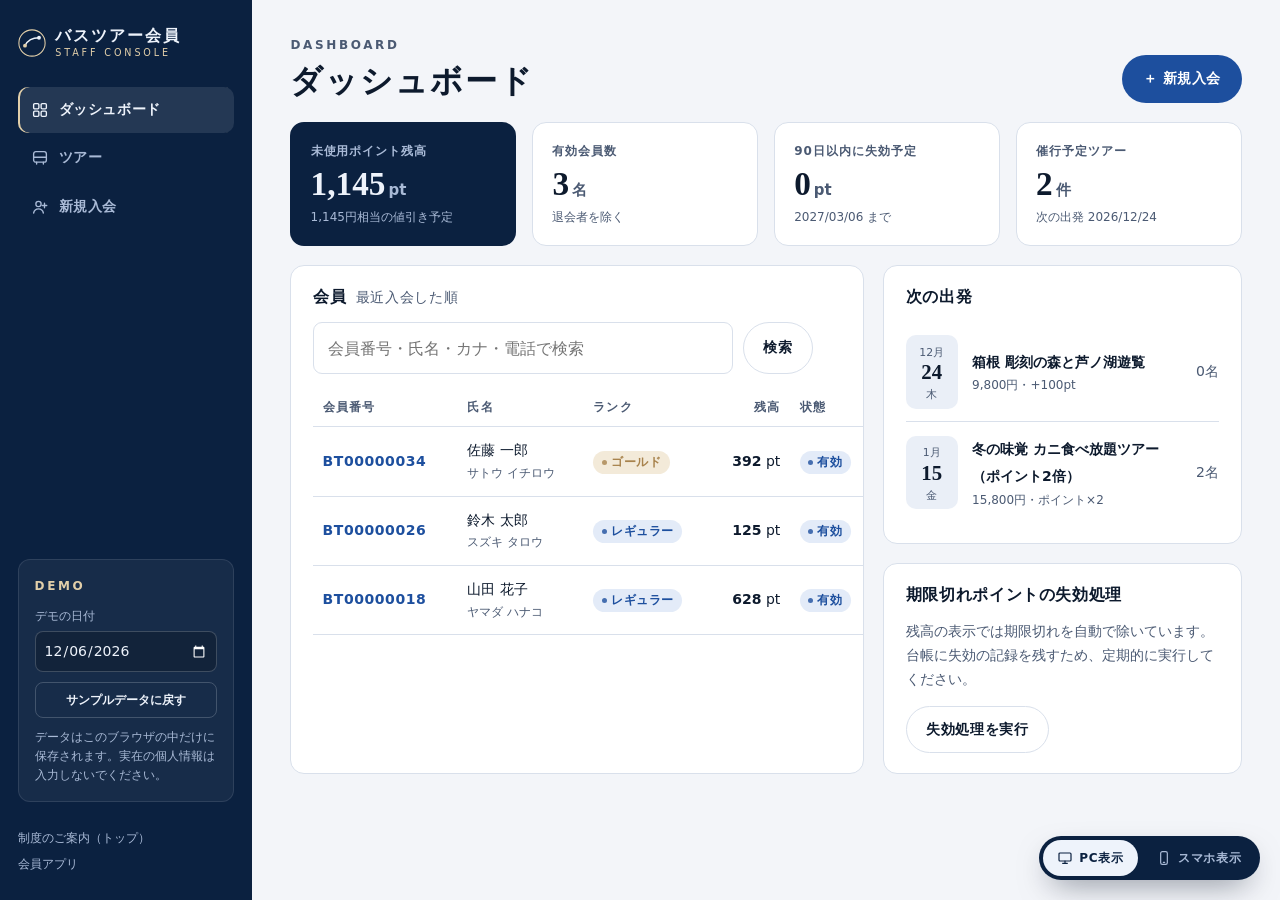
==== site/admin/index.html @ 9589594d "サイトのUIを全面的に作り直し（紺基調・PC/スマホ両対応） - 構成を見直し：トップを制度紹介ページに、スタッフ画面を admin/ に移動 - 共通デザイン assets/ui.css：紺と真鍮色" ====
<!doctype html>
<html lang="ja">
<head>
<meta charset="utf-8">
<meta name="viewport" content="width=device-width,initial-scale=1,viewport-fit=cover">
<meta name="theme-color" content="#0b2140">
<title>スタッフ画面｜バスツアー会員ポイント</title>
<link rel="stylesheet" href="../assets/ui.css">
<style>
/* Layout: PC は左に紺のサイドバー（メニューとデモ操作）、右に作業領域。スマホは上部バー＋横スクロールのメニュー */
.shell{min-height:100vh;display:grid;grid-template-columns:1fr}
.side{background:var(--navy);color:var(--on-navy);padding:calc(.8rem + env(safe-area-inset-top,0px)) 16px .8rem;display:grid;gap:.8rem;position:sticky;top:0;z-index:20}
.brand{display:flex;align-items:center;gap:.6rem;color:var(--on-navy);text-decoration:none}
.brand svg{width:28px;height:28px;flex:none}
.brand b{font-family:var(--font-display);font-weight:600;letter-spacing:.12em;font-size:1rem;display:block;line-height:1.2}
.brand small{display:block;font-size:.6rem;letter-spacing:.3em;color:#e2cfa9}
.menu{display:flex;gap:.3rem;overflow-x:auto;scrollbar-width:none;margin-inline:-4px;padding-inline:4px}
.menu button{font:inherit;font-size:var(--t-sm);font-weight:600;letter-spacing:.04em;display:flex;align-items:center;gap:.6rem;padding:.5rem .8rem;border-radius:10px;border:0;background:transparent;color:var(--on-navy-2);cursor:pointer;white-space:nowrap}
.menu button:hover{color:var(--on-navy);background:rgba(255,255,255,.06)}
.menu button[aria-current="page"]{color:var(--on-navy);background:rgba(255,255,255,.1)}
.menu svg{width:18px;height:18px;fill:none;stroke:currentColor;stroke-width:1.8;stroke-linecap:round;stroke-linejoin:round;flex:none}
.demo{display:none}
.side .links{display:none}
.work{min-width:0;padding-inline:clamp(16px,3vw,44px);padding-block:1.4rem 5rem;display:grid;gap:1.2rem;align-content:start;max-width:1240px;width:100%}
.mobile-demo{display:flex;flex-wrap:wrap;gap:.5rem;align-items:center;font-size:var(--t-xs);color:var(--warn-ink);background:var(--warn-bg);padding:.55rem .8rem;border-radius:var(--radius-sm)}
.mobile-demo input{font:inherit;padding:.2rem .4rem;border:1px solid var(--line);border-radius:6px;background:var(--surface);color:var(--ink)}
.head{display:flex;flex-wrap:wrap;align-items:flex-end;gap:1rem;justify-content:space-between}
.head h1{font-family:var(--font-display);font-weight:600;font-size:clamp(1.5rem,3vw,2rem);letter-spacing:.06em;margin-top:.25rem}
.head .actions{display:flex;gap:.5rem;flex-wrap:wrap}
.back{font:inherit;font-size:var(--t-sm);color:var(--blue);background:none;border:0;padding:0;cursor:pointer;font-weight:600}
.grid{display:grid;gap:1.2rem}
.grid > *{min-width:0}
.card{background:var(--surface);border:1px solid var(--line);border-radius:var(--radius);padding:1.25rem 1.35rem;display:grid;gap:.9rem;align-content:start;min-width:0}
.card h2{font-size:var(--t-md);font-weight:700;letter-spacing:.04em;display:flex;gap:.6rem;align-items:center;flex-wrap:wrap}
.card h2 .muted{font-weight:400;font-size:var(--t-sm)}
.kpis{display:grid;grid-template-columns:repeat(4,minmax(0,1fr));gap:1rem}
.kpi{background:var(--surface);border:1px solid var(--line);border-radius:var(--radius);padding:1.1rem 1.2rem;display:grid;gap:.2rem;position:relative;overflow:hidden}
.kpi span{font-size:var(--t-xs);letter-spacing:.08em;color:var(--ink-2);font-weight:600}
.kpi b{font-family:var(--font-display);font-weight:600;font-size:clamp(1.5rem,2.6vw,2.1rem);line-height:1.2;font-variant-numeric:tabular-nums}
.kpi b small{font-family:var(--font-ui);font-size:.45em;color:var(--ink-2);font-weight:700;margin-left:.2em}
.kpi em{font-style:normal;font-size:var(--t-xs);color:var(--ink-2)}
.kpi.feature{background:var(--navy);color:var(--on-navy);border-color:transparent}
.kpi.feature span,.kpi.feature em,.kpi.feature b small{color:var(--on-navy-2)}
.kpi.warn b{color:var(--warn-ink)}
.tablewrap{overflow-x:auto;margin-inline:-1.35rem;padding-inline:1.35rem}
table.t{width:100%;border-collapse:collapse;font-size:var(--t-sm);min-width:560px}
table.t th{font-size:var(--t-xs);letter-spacing:.1em;color:var(--ink-2);font-weight:600;text-align:left;padding:.55rem .6rem;border-bottom:1px solid var(--line);white-space:nowrap}
table.t td{padding:.75rem .6rem;border-bottom:1px solid var(--line);vertical-align:middle}
table.t tbody tr{transition:background-color .12s}
table.t tbody tr:hover{background:var(--surface-2)}
table.t .r{text-align:right;font-variant-numeric:tabular-nums;white-space:nowrap}
table.t .nowrap{white-space:nowrap}
.linkish{font:inherit;color:var(--blue);background:none;border:0;padding:0;cursor:pointer;font-weight:700;text-align:left}
.linkish:hover{text-decoration:underline;text-underline-offset:3px}
.sub{display:block;font-size:var(--t-xs);color:var(--ink-2);font-weight:400}
.search{display:flex;gap:.6rem}
.search .input{max-width:420px}
.depart{display:grid;gap:0}
.depart button{font:inherit;color:inherit;background:none;border:0;border-bottom:1px solid var(--line);padding:.8rem 0;display:grid;grid-template-columns:auto 1fr auto;gap:.9rem;align-items:center;text-align:left;cursor:pointer}
.depart button:last-child{border-bottom:0}
.depart button:hover .nm{color:var(--blue)}
.depart .d{width:52px;text-align:center;line-height:1.15;border-radius:10px;background:var(--surface-2);padding:.4rem 0}
.depart .d b{display:block;font-family:var(--font-display);font-size:1.3rem}
.depart .d span{font-size:.68rem;color:var(--ink-2)}
.depart .nm{font-weight:700;font-size:var(--t-sm);transition:color .12s}
.form-grid{display:grid;grid-template-columns:repeat(2,minmax(0,1fr));gap:1rem 1.2rem}
.form-grid .full{grid-column:1 / -1}
.form-actions{display:flex;gap:.6rem;align-items:center;flex-wrap:wrap}
.hint{font-size:var(--t-sm);padding:.7rem .9rem;border-radius:var(--radius-sm);background:var(--blue-soft)}
.hint.bad{background:var(--warn-bg);color:var(--warn-ink)}
.profile{display:grid;grid-template-columns:minmax(0,340px) 1fr;gap:1.4rem;align-items:center}
.bal{display:flex;align-items:baseline;gap:.3rem}
.bal b{font-family:var(--font-display);font-weight:600;font-size:clamp(2.4rem,4vw,3.2rem);line-height:1}
.bal span{font-weight:700;color:var(--ink-2)}
dl.kv{display:grid;grid-template-columns:auto 1fr;gap:.45rem 1.2rem;margin:0;font-size:var(--t-sm)}
dl.kv dt{color:var(--ink-2)} dl.kv dd{margin:0;overflow-wrap:anywhere}
.facts-row{display:flex;flex-wrap:wrap;gap:.5rem 1.6rem;font-size:var(--t-sm);color:var(--ink-2)}
.facts-row b{color:var(--ink);font-variant-numeric:tabular-nums}
.danger-zone{border-color:color-mix(in srgb,var(--minus) 35%,var(--line))}

@media (min-width:960px){
  .shell{grid-template-columns:252px 1fr}
  .side{height:100vh;align-content:start;grid-template-rows:auto 1fr auto auto;padding:1.6rem 1.1rem;gap:1.6rem}
  .menu{flex-direction:column;overflow:visible;margin:0;padding:0;gap:.15rem}
  .menu button{padding:.7rem .85rem}
  .menu button[aria-current="page"]{box-shadow:inset 2px 0 0 #e2cfa9}
  .demo{display:grid;gap:.6rem;padding:1rem;border-radius:12px;background:rgba(255,255,255,.05);border:1px solid rgba(238,243,251,.1);font-size:var(--t-xs)}
  .demo .eyebrow{color:#e2cfa9}
  .demo label{display:grid;gap:.3rem;color:var(--on-navy-2)}
  .demo input{font:inherit;font-size:var(--t-sm);padding:.4rem .5rem;border-radius:8px;border:1px solid rgba(238,243,251,.2);background:rgba(0,0,0,.2);color:var(--on-navy);color-scheme:dark}
  .demo button{font:inherit;font-size:var(--t-xs);font-weight:700;padding:.45rem;border-radius:8px;border:1px solid rgba(238,243,251,.2);background:transparent;color:var(--on-navy);cursor:pointer}
  .demo button:hover{background:rgba(255,255,255,.06)}
  .demo p{color:var(--on-navy-2);line-height:1.6}
  .side .links{display:grid;gap:.35rem;font-size:var(--t-xs)}
  .side .links a{color:var(--on-navy-2);text-decoration:none}
  .side .links a:hover{color:var(--on-navy)}
  .mobile-demo{display:none}
  .work{padding-block:2.2rem 4rem}
  .two{grid-template-columns:1.6fr 1fr}
  .two-even{grid-template-columns:1fr 1fr}
}
@media (max-width:959px){ .kpis{grid-template-columns:repeat(2,minmax(0,1fr))} .profile{grid-template-columns:1fr} }
@media (max-width:560px){ table.t.members{min-width:0} table.t.members :is(th,td):nth-child(3),table.t.members :is(th,td):nth-child(5){display:none} .form-grid{grid-template-columns:1fr} .search{flex-direction:column} .kpi{padding:.9rem} }
</style>
</head>
<body>
<div class="shell">
  <aside class="side">
    <a class="brand" href="../"><svg viewBox="0 0 32 32" aria-hidden="true"><circle cx="16" cy="16" r="15" fill="none" stroke="#e2cfa9" stroke-width="1.2"/><path d="M8 19c3-6 7-9 16-9" fill="none" stroke="#eef3fb" stroke-width="1.6" stroke-linecap="round"/><circle cx="8" cy="19" r="2.2" fill="#e2cfa9"/><circle cx="24" cy="10" r="2.2" fill="#eef3fb"/></svg>
      <span><b>バスツアー会員</b><small>STAFF CONSOLE</small></span></a>
    <nav class="menu" aria-label="スタッフメニュー" id="menu"></nav>
    <div class="demo" aria-label="デモの操作">
      <div class="eyebrow">Demo</div>
      <label for="demo-date">デモの日付<input type="date" id="demo-date"></label>
      <button type="button" data-act="reset">サンプルデータに戻す</button>
      <p>データはこのブラウザの中だけに保存されます。実在の個人情報は入力しないでください。</p>
    </div>
    <div class="links"><a href="../">制度のご案内（トップ）</a><a href="../member/">会員アプリ</a></div>
  </aside>
  <main class="work" id="app"></main>
</div>

<script src="../points.js"></script>
<script>
"use strict";
const app = document.getElementById("app");
const ui = {view:"home", param:null, flash:null, query:"", check:"", confirm:null};
const OP = "デモ担当";
const ICON = {
  home:`<svg viewBox="0 0 24 24" aria-hidden="true"><rect x="3.5" y="3.5" width="7" height="7" rx="1.5"/><rect x="13.5" y="3.5" width="7" height="7" rx="1.5"/><rect x="3.5" y="13.5" width="7" height="7" rx="1.5"/><rect x="13.5" y="13.5" width="7" height="7" rx="1.5"/></svg>`,
  tours:`<svg viewBox="0 0 24 24" aria-hidden="true"><rect x="3.5" y="3.5" width="17" height="14" rx="3"/><path d="M3.5 11h17M7.5 17.5V20M16.5 17.5V20"/></svg>`,
  newMember:`<svg viewBox="0 0 24 24" aria-hidden="true"><circle cx="10" cy="8" r="3.5"/><path d="M3.5 20c.8-3.6 3.4-5.5 6.5-5.5s5.7 1.9 6.5 5.5M18 7v6M15 10h6"/></svg>`,
};
const MENU = [["home","ダッシュボード"],["tours","ツアー"],["newMember","新規入会"]];
const WEEK = "日月火水木金土";
const slash = s => s.replace(/-/g, "/");

function go(view, param = null, flash = null){ Object.assign(ui, {view, param, flash, confirm:null}); render(); window.scrollTo(0,0); }
const badge = (cls, text) => `<span class="badge ${cls}">${esc(text)}</span>`;
const rankBadge = r => badge("rank-" + r.code, r.name);
const memberBtn = m => `<button type="button" class="linkish mono" data-go="member" data-arg="${m.member_no}">${m.member_no}</button>`;
const head = (eyebrow, title, actions = "", back = "") =>
  `<div class="head"><div>${back}<div class="eyebrow">${eyebrow}</div><h1>${esc(title)}</h1></div>${actions ? `<div class="actions">${actions}</div>` : ""}</div>`;
const dateBlock = d => { const [, mo, day] = d.split("-").map(Number); return `<div class="d"><span>${mo}月</span><b>${day}</b><span>${WEEK[parse(d).getUTCDay()]}</span></div>`; };

function cancelBtn(b){
  if (b.status !== "booked") return "";
  const key = "cancel-" + b.id;
  return ui.confirm === key
    ? `<span class="nowrap"><button type="button" class="btn sm danger" data-act="cancel-booking" data-arg="${b.id}">取消を確定</button> <button type="button" class="btn sm ghost" data-act="confirm" data-arg="">やめる</button></span>`
    : `<button type="button" class="btn sm ghost" data-act="confirm" data-arg="${key}">取消</button>`;
}

function ticket(m, rank){
  return `<div class="ticket" role="img" aria-label="会員証 ${m.member_no}">
    <div class="t-main"><div><div class="t-brand">バスツアー会員</div><div class="t-label">Member's Pass</div></div>
      <div class="t-no">${m.member_no}</div>
      <div><div class="t-name">${esc(m.name)} 様</div><div class="t-label">Since ${m.joined_on.slice(0,4)}.${m.joined_on.slice(5,7)}</div></div></div>
    <div class="t-stub"><div class="t-label">Class</div><div class="t-class ${rank.code}">${esc(rank.name)}</div><div class="t-mark">×${rank.multiplier}</div></div></div>`;
}

function historyTable(mid){
  const rows = db.txns.filter(t => t.member_id === mid).sort((a,b) => b.id - a.id);
  if (!rows.length) return `<p class="muted small">履歴はまだありません。</p>`;
  return `<div class="tablewrap"><table class="t"><thead><tr><th>日付</th><th>区分</th><th>内容</th><th>担当</th><th class="r">ポイント</th></tr></thead><tbody>${
    rows.map(r => {
      let reason = r.reason;
      const b = r.booking_id && db.bookings.find(b => b.id === r.booking_id);
      const tn = b && getTour(b.tour_id).name;
      if (tn && (r.kind === "earn" || r.kind === "bonus") && !reason.includes(tn)) reason += `／${tn}`;
      return `<tr><td class="nowrap num">${slash(r.created_on)}</td><td>${badge("plain", KIND[r.kind])}</td><td>${esc(reason)}</td><td class="muted nowrap">${esc(r.operator || "-")}</td><td class="r ${r.points > 0 ? "plus" : "minus"}"><b>${r.points > 0 ? "+" : "−"}${yen(Math.abs(r.points))}</b></td></tr>`;
    }).join("")}</tbody></table></div>`;
}

const views = {
  home(){
    const soon = addDays(today, 90);
    const active = db.members.filter(m => m.status === "active");
    const outstanding = db.lots.filter(l => l.expires_on >= today).reduce((a,l) => a + l.remaining, 0);
    const expiring = db.lots.filter(l => l.expires_on >= today && l.expires_on <= soon).reduce((a,l) => a + l.remaining, 0);
    const scheduled = db.tours.filter(t => t.status === "scheduled").sort((a,b) => a.depart_date < b.depart_date ? -1 : 1);
    const q = ui.query.trim();
    const list = (q ? db.members.filter(m => [m.member_no,m.name,m.kana,m.phone,m.email].some(v => (v || "").includes(q))) : db.members)
      .slice().sort((a,b) => b.id - a.id).slice(0, 50);
    return `${head("Dashboard", "ダッシュボード", `<button type="button" class="btn" data-go="newMember">＋ 新規入会</button>`)}
    ${flashHtml()}
    <div class="kpis">
      <div class="kpi feature"><span>未使用ポイント残高</span><b class="num">${yen(outstanding)}<small>pt</small></b><em>${yen(outstanding)}円相当の値引き予定</em></div>
      <div class="kpi"><span>有効会員数</span><b class="num">${yen(active.length)}<small>名</small></b><em>退会者を除く</em></div>
      <div class="kpi ${expiring ? "warn" : ""}"><span>90日以内に失効予定</span><b class="num">${yen(expiring)}<small>pt</small></b><em>${slash(soon)} まで</em></div>
      <div class="kpi"><span>催行予定ツアー</span><b class="num">${scheduled.length}<small>件</small></b><em>${scheduled[0] ? `次の出発 ${slash(scheduled[0].depart_date)}` : "予定なし"}</em></div>
    </div>
    <div class="grid two">
      <section class="card"><h2>会員 <span class="muted">${q ? `「${esc(q)}」の検索結果 ${list.length}件` : `最近入会した順`}</span></h2>
        <form data-form="search" class="search" role="search"><input class="input" id="q" name="q" value="${esc(ui.query)}" placeholder="会員番号・氏名・カナ・電話で検索" aria-label="会員を検索"><button class="btn ghost">検索</button></form>
        <div class="tablewrap"><table class="t members"><thead><tr><th>会員番号</th><th>氏名</th><th>ランク</th><th class="r">残高</th><th>状態</th></tr></thead><tbody>${
          list.map(m => `<tr><td>${memberBtn(m)}</td><td>${esc(m.name)}<span class="sub">${esc(m.kana)}</span></td><td>${rankBadge(rankFor(m.id, today))}</td><td class="r"><b>${yen(balance(m.id, today))}</b> pt</td><td>${m.status === "active" ? badge("st-booked","有効") : badge("st-cancelled","退会")}</td></tr>`).join("")
          || `<tr><td colspan="5" class="muted">該当する会員はいません</td></tr>`}</tbody></table></div>
      </section>
      <div class="grid" style="gap:1.2rem">
        <section class="card"><h2>次の出発</h2><div class="depart">${
          scheduled.slice(0, 4).map(t => { const n = db.bookings.filter(b => b.tour_id === t.id && b.status === "booked").length;
            return `<button type="button" data-go="tour" data-arg="${t.id}">${dateBlock(t.depart_date)}<span><span class="nm">${esc(t.name)}</span><span class="sub">${yen(t.price)}円${t.bonus_multiplier !== 1 ? `・ポイント×${t.bonus_multiplier}` : ""}${t.bonus_points ? `・+${t.bonus_points}pt` : ""}</span></span><span class="small muted nowrap">${n}名</span></button>`; }).join("")
          || `<p class="muted small">催行予定のツアーはありません。</p>`}</div></section>
        <section class="card"><h2>期限切れポイントの失効処理</h2><p class="small muted">残高の表示では期限切れを自動で除いています。台帳に失効の記録を残すため、定期的に実行してください。</p>
          <div><button type="button" class="btn ghost" data-act="expire">失効処理を実行</button></div></section>
      </div>
    </div>`;
  },

  member(){
    const m = getMember(ui.param);
    const rank = rankFor(m.id, today), bal = balance(m.id, today);
    const next = RULES.RANKS.find(r => r[2] > rank.tours);
    const sched = expiringSchedule(m.id, today);
    const ref = m.referrer_id ? memberById(m.referrer_id) : null;
    const bookings = db.bookings.filter(b => b.member_id === m.id).map(b => ({b, t:getTour(b.tour_id)}))
      .sort((x,y) => x.t.depart_date < y.t.depart_date ? 1 : -1);
    const tools = m.status !== "active" ? "" : `<div class="grid two-even">
      <section class="card"><h2>ポイント調整</h2><form data-form="adjust" class="form-grid">
        <label class="field"><span>ポイント</span><input class="input num" id="adj-points" name="points" inputmode="numeric" required placeholder="例: 200 / -100"><small>減らすときはマイナス</small></label>
        <label class="field"><span>理由</span><input class="input" id="adj-reason" name="reason" required placeholder="例: 付与漏れの訂正"><small>履歴に残ります</small></label>
        <div class="form-actions full"><button class="btn">調整する</button></div></form></section>
      <section class="card danger-zone"><h2>退会</h2><form data-form="withdraw" style="display:grid;gap:.8rem">
        <p class="small muted">退会すると保有ポイント ${yen(bal)}pt はすべて失効します。参加予定のツアーがある場合は先に取り消してください。</p>
        <label class="check"><input type="checkbox" name="confirm" id="wd-confirm"> 保有ポイントが失効することをお客様に説明済み</label>
        <div><button class="btn danger">退会処理</button></div></form></section></div>`;
    return `${head("Member", m.name + " 様", "", `<button type="button" class="back" data-go="home">← ダッシュボード</button>`)}
    ${flashHtml()}
    <section class="card"><div class="profile">
      <div>${ticket(m, rank)}</div>
      <div class="grid" style="gap:1rem">
        <div style="display:flex;gap:.6rem;flex-wrap:wrap;align-items:center">${rankBadge(rank)}${m.status === "active" ? "" : badge("st-cancelled","退会済")}<span class="small muted">直近1年の参加 ${rank.tours}回${next ? `・あと${next[2] - rank.tours}回で${next[1]}` : "・最上位ランク"}</span></div>
        <div><div class="eyebrow">Balance</div><div class="bal"><b class="num">${yen(bal)}</b><span>pt</span></div></div>
        <div class="facts-row">${sched.length ? sched.map(([d,p]) => `<span>${slash(d)} まで <b>${yen(p)}pt</b></span>`).join("") : `<span>有効なポイントはありません</span>`}</div>
      </div></div></section>
    <div class="grid two">
      <section class="card"><h2>ツアー</h2>${bookings.length ? `<div class="tablewrap"><table class="t"><thead><tr><th>出発日</th><th>ツアー</th><th class="r">代金</th><th class="r">利用pt</th><th>状態</th><th></th></tr></thead><tbody>${
        bookings.map(({b,t}) => `<tr><td class="nowrap num">${slash(t.depart_date)}</td><td><button type="button" class="linkish" data-go="tour" data-arg="${t.id}">${esc(t.name)}</button></td><td class="r">${yen(b.price)}</td><td class="r">${yen(b.points_used)}</td><td>${badge("st-"+b.status, BOOKING[b.status])}</td><td class="r">${cancelBtn(b)}</td></tr>`).join("")
      }</tbody></table></div>` : `<p class="muted small">ツアーの予約・参加はまだありません。</p>`}</section>
      <section class="card"><h2>登録情報</h2><dl class="kv">
        <dt>フリガナ</dt><dd>${esc(m.kana) || "-"}</dd><dt>電話</dt><dd>${esc(m.phone) || "-"}</dd><dt>メール</dt><dd>${esc(m.email) || "-"}</dd>
        <dt>生年月日</dt><dd>${m.birthdate ? slash(m.birthdate) : "-"}</dd><dt>入会日</dt><dd>${slash(m.joined_on)}</dd>
        ${ref ? `<dt>紹介者</dt><dd>${memberBtn(ref)} ${esc(ref.name)}</dd>` : ""}</dl></section>
    </div>
    <section class="card"><h2>ポイント履歴</h2>${historyTable(m.id)}</section>
    ${tools}`;
  },

  newMember(){
    return `${head("New Member", "新規入会")}
    ${flashHtml()}
    <section class="card" style="max-width:860px"><form data-form="register" class="form-grid">
      <label class="field"><span>氏名（必須）</span><input class="input" id="r-name" name="name" required value="高橋 美咲"></label>
      <label class="field"><span>フリガナ</span><input class="input" id="r-kana" name="kana" value="タカハシ ミサキ"></label>
      <label class="field"><span>電話番号</span><input class="input" id="r-phone" name="phone" inputmode="tel" value="090-0000-1111"></label>
      <label class="field"><span>メールアドレス</span><input class="input" id="r-email" name="email" type="email"></label>
      <label class="field"><span>生年月日</span><input class="input" id="r-birth" name="birthdate" type="date" value="1962-${today.slice(5,7)}-08"><small>誕生月特典に使います</small></label>
      <label class="field"><span>紹介者の会員番号（任意）</span><input class="input mono" id="r-ref" name="referrer_no" placeholder="${db.members[0] ? db.members[0].member_no : "BT00000018"}"></label>
      <label class="field"><span>会員アプリの暗証番号（必須）</span><input class="input" id="r-pin" name="pin" inputmode="numeric" required value="1111"><small>4〜8桁の数字。お客様に決めていただきます</small></label>
      <div class="field"><span>入会特典</span><p class="small muted" style="padding-top:.5rem">登録すると ${RULES.WELCOME_BONUS}pt が付き、会員番号が発行されます。</p></div>
      <div class="form-actions full"><button class="btn">入会登録</button><span class="small muted">入力欄にはサンプルの値が入っています</span></div>
    </form></section>`;
  },

  tours(){
    const rows = db.tours.slice().sort((a,b) => a.depart_date < b.depart_date ? 1 : -1).map(t => {
      const n = db.bookings.filter(b => b.tour_id === t.id && b.status !== "cancelled").length;
      const camp = [t.bonus_multiplier !== 1 ? `ポイント×${t.bonus_multiplier}` : "", t.bonus_points ? `+${t.bonus_points}pt` : ""].filter(Boolean).join("・");
      const st = t.status === "scheduled" ? "st-booked" : t.status === "completed" ? "st-completed" : "st-cancelled";
      return `<tr><td class="nowrap num">${slash(t.depart_date)}（${WEEK[parse(t.depart_date).getUTCDay()]}）</td><td><button type="button" class="linkish" data-go="tour" data-arg="${t.id}">${esc(t.name)}</button><span class="sub mono">${esc(t.code)}</span></td><td class="r">${yen(t.price)}円</td><td>${camp ? badge("rank-gold plain", camp) : `<span class="muted">-</span>`}</td><td class="r">${n}名</td><td>${badge(st, TOUR[t.status])}</td></tr>`;
    }).join("");
    return `${head("Tours", "ツアー")}
    ${flashHtml()}
    <section class="card"><div class="tablewrap"><table class="t"><thead><tr><th>出発日</th><th>ツアー</th><th class="r">代金</th><th>キャンペーン</th><th class="r">人数</th><th>状態</th></tr></thead><tbody>${rows}</tbody></table></div></section>
    <section class="card"><h2>ツアーを登録する</h2><form data-form="tour" class="form-grid">
      <label class="field"><span>ツアーコード</span><input class="input mono" id="t-code" name="code" required value="2026-${String(db.seq.tour+1).padStart(2,"0")}-NEW"></label>
      <label class="field"><span>ツアー名</span><input class="input" id="t-name" name="name" required value="ぶどう狩りと甲府ワイナリー見学"></label>
      <label class="field"><span>出発日</span><input class="input" id="t-date" name="depart_date" type="date" required value="${addDays(today, 25)}"></label>
      <label class="field"><span>代金（税込・1名）</span><input class="input num" id="t-price" name="price" inputmode="numeric" required value="10800"></label>
      <label class="field"><span>キャンペーン倍率</span><input class="input num" id="t-mult" name="bonus_multiplier" value="1"><small>通常は 1。2 にするとポイント2倍</small></label>
      <label class="field"><span>キャンペーン加算ポイント</span><input class="input num" id="t-bonus" name="bonus_points" value="0" inputmode="numeric"><small>通常は 0</small></label>
      <div class="form-actions full"><button class="btn">登録する</button></div></form></section>`;
  },

  tour(){
    const t = getTour(ui.param), open = t.status === "scheduled";
    const bookings = db.bookings.filter(b => b.tour_id === t.id);
    const rows = bookings.map(b => {
      const m = memberById(b.member_id);
      let est = `<span class="muted">-</span>`;
      if (b.status === "booked"){ const e = estimateEarn(m, t, b.price - b.points_used); est = `<b class="plus">+${yen(e.items.reduce((a,[,p]) => a + p, 0))}</b> <span class="sub" style="display:inline">${e.rank.name}</span>`; }
      return `<tr><td>${memberBtn(m)}</td><td>${esc(m.name)}</td><td class="r">${yen(b.points_used)}</td><td class="r">${yen(b.price - b.points_used)}円</td><td class="r nowrap">${est}</td><td>${badge("st-"+b.status, BOOKING[b.status])}</td><td class="r">${open ? cancelBtn(b) : ""}</td></tr>`;
    }).join("");
    const camp = [t.bonus_multiplier !== 1 ? `ポイント×${t.bonus_multiplier}` : "", t.bonus_points ? `+${t.bonus_points}pt` : ""].filter(Boolean).join("・");
    let hint = "", checked = null;
    if (ui.check){
      try { checked = getMember(ui.check);
        hint = `<div class="hint"><b>${esc(checked.name)} 様</b>　残高 <b>${yen(balance(checked.id, today))}pt</b> ／ このツアーで使えるのは最大 <b>${yen(maxRedeemable(checked.id, t.price, today))}pt</b></div>`;
      } catch (e) { hint = `<div class="hint bad">${esc(e.message)}</div>`; }
    }
    const booked = bookings.filter(b => b.status === "booked");
    const sample = db.members.find(m => m.status === "active" && !bookings.some(b => b.member_id === m.id && b.status !== "cancelled"));
    const st = t.status === "scheduled" ? "st-booked" : t.status === "completed" ? "st-completed" : "st-cancelled";
    return `${head("Tour", t.name, "", `<button type="button" class="back" data-go="tours">← ツアー一覧</button>`)}
    ${flashHtml()}
    <section class="card"><div class="facts-row" style="font-size:var(--t-md)">
      <span>${badge(st, TOUR[t.status])}</span><span>出発日 <b>${slash(t.depart_date)}（${WEEK[parse(t.depart_date).getUTCDay()]}）</b></span><span>代金 <b>${yen(t.price)}円</b></span><span>コード <b class="mono">${esc(t.code)}</b></span>${camp ? `<span>キャンペーン <b>${camp}</b></span>` : ""}
    </div></section>
    <section class="card"><h2>予約者 <span class="muted">${bookings.filter(b => b.status !== "cancelled").length}名</span></h2>${rows ? `<div class="tablewrap"><table class="t"><thead><tr><th>会員番号</th><th>氏名</th><th class="r">利用pt</th><th class="r">支払額</th><th class="r">付与予定</th><th>状態</th><th></th></tr></thead><tbody>${rows}</tbody></table></div>` : `<p class="muted small">予約はまだありません。</p>`}</section>
    ${open ? `
    <div class="grid two-even">
      <section class="card"><h2>予約を登録する</h2>
        <form data-form="check" class="search"><input class="input mono" id="chk" name="member_no" value="${esc(ui.check)}" placeholder="会員番号（例: ${sample ? sample.member_no : "BT00000018"}）" aria-label="会員番号"><button class="btn ghost">残高を確認</button></form>
        ${hint}
        <form data-form="book" class="search"><input class="input num" id="bk-pts" name="points" value="0" inputmode="numeric" aria-label="利用ポイント" ${checked ? "" : "disabled"}><button class="btn" ${checked ? "" : "disabled"}>予約を登録</button></form>
        <p class="small muted">${checked ? `使うポイントを ${RULES.REDEEM_UNIT}pt 単位で入力してください（使わない場合は 0）。` : "先に会員番号を入れて「残高を確認」を押してください。"}</p>
      </section>
      <section class="card"><h2>催行完了・ポイント付与</h2><form data-form="complete" style="display:grid;gap:.6rem">
        ${booked.map(b => `<label class="check"><input type="checkbox" name="absent" value="${b.id}"> ${esc(memberById(b.member_id).name)} 様は当日不参加</label>`).join("") || `<p class="muted small">参加予定の方はいません。</p>`}
        <div><button class="btn" ${t.depart_date > today ? "disabled" : ""}>催行完了として付与</button></div></form>
        <p class="small muted">${t.depart_date > today ? `出発日（${slash(t.depart_date)}）以降に実行できます。サイドバーの「デモの日付」を出発日以降にすると試せます。` : "不参加の方には付与されず、使ったポイントも戻りません。"}</p></section>
    </div>
    <section class="card danger-zone"><h2>催行中止</h2><form data-form="cancel-tour" style="display:grid;gap:.8rem">
      <label class="check"><input type="checkbox" name="confirm" id="ct-confirm"> 全員の予約を取り消し、使ったポイントをお戻しする</label>
      <div><button class="btn danger">ツアーを中止する</button></div></form></section>` : ""}`;
  },
};

const flashHtml = () => ui.flash ? `<div class="toast ${ui.flash[0]}" role="status">${esc(ui.flash[1])}</div>` : "";

function render(){
  const cur = ui.view === "member" ? "home" : ui.view === "tour" ? "tours" : ui.view;
  document.getElementById("menu").innerHTML = MENU.map(([v,l]) => `<button type="button" data-go="${v}" ${cur === v ? 'aria-current="page"' : ""}>${ICON[v]}${l}</button>`).join("");
  document.getElementById("demo-date").value = today;
  let html = `<div class="mobile-demo"><b>デモ</b><label>日付 <input type="date" id="demo-date-m" value="${today}"></label><button type="button" class="btn sm ghost" data-act="reset">初期化</button></div>`;
  try { html += views[ui.view](); }
  catch (e) { if (!(e instanceof PointError)) throw e; html += `<div class="toast err">${esc(e.message)}</div>`; }
  app.innerHTML = html;
  ui.flash = null;
}

function run(fn){
  try { fn(); }
  catch (e) { if (!(e instanceof PointError)) throw e; ui.flash = ["err", e.message]; ui.confirm = null; render(); }
}
const num = v => { const s = String(v ?? "").replace(/[,，\s]/g, ""); return /^-?\d+(\.\d+)?$/.test(s) ? Number(s) : NaN; };
function setDate(v){
  if (!/^\d{4}-\d{2}-\d{2}$/.test(v)) return;
  today = v; save(); ui.flash = ["ok", `デモの日付を ${slash(today)} にしました`]; render();
}

document.addEventListener("click", e => {
  const g = e.target.closest("[data-go]");
  if (g){ if (g.dataset.go === "tour") ui.check = ""; return go(g.dataset.go, g.dataset.go === "tour" ? Number(g.dataset.arg) : g.dataset.arg || null); }
  const a = e.target.closest("[data-act]");
  if (!a) return;
  const act = a.dataset.act, arg = a.dataset.arg;
  run(() => {
    if (act === "confirm"){ ui.confirm = arg || null; render(); }
    else if (act === "cancel-booking"){ cancelBooking(Number(arg), today, OP); ui.confirm = null; ui.flash = ["ok","予約を取り消し、使ったポイントをお戻ししました"]; render(); }
    else if (act === "expire"){ const n = expirePoints(today); go("home", null, ["ok", `失効処理を実行しました（${yen(n)}pt 失効）`]); }
    else if (act === "reset"){ today = localToday(); seed(today); save(); ui.query = ""; ui.check = ""; go("home", null, ["ok","サンプルデータに戻しました"]); }
  });
});

document.addEventListener("change", e => {
  if (e.target.id === "demo-date" || e.target.id === "demo-date-m") setDate(e.target.value);
});

document.addEventListener("submit", e => {
  const f = e.target.closest("form[data-form]");
  if (!f) return;
  e.preventDefault();
  const fd = new FormData(f), v = Object.fromEntries(fd);
  run(() => {
    switch (f.dataset.form){
      case "search": ui.query = v.q || ""; render(); break;
      case "register": { const m = registerMember(v, today, OP); go("member", m.member_no, ["ok", `入会登録しました。会員番号は ${m.member_no} です`]); break; }
      case "adjust": { const p = num(v.points); adjustPoints(ui.param, p, v.reason, today, OP); go("member", ui.param, ["ok", `${p > 0 ? "+" : ""}${yen(p)}pt 調整しました`]); break; }
      case "withdraw": if (!v.confirm) throw new PointError("確認のチェックを入れてください"); withdrawMember(ui.param, today, OP); go("member", ui.param, ["ok","退会処理を行いました"]); break;
      case "tour": { const t = createTour({...v, price:num(v.price), bonus_multiplier:num(v.bonus_multiplier || 1), bonus_points:num(v.bonus_points || 0)}); ui.check = ""; go("tour", t.id, ["ok","ツアーを登録しました"]); break; }
      case "check": ui.check = (v.member_no || "").trim(); render(); break;
      case "book": { const p = num(v.points || 0); bookTour(ui.check, ui.param, p, today, OP); ui.check = ""; go("tour", ui.param, ["ok","予約を登録しました"]); break; }
      case "complete": { const n = completeTour(ui.param, today, OP, fd.getAll("absent").map(Number)); go("tour", ui.param, ["ok", `催行完了として ${yen(n)}pt を付与しました`]); break; }
      case "cancel-tour": if (!v.confirm) throw new PointError("確認のチェックを入れてください"); cancelTour(ui.param, today, OP); go("tour", ui.param, ["ok","ツアーを中止し、使ったポイントをお戻ししました"]); break;
    }
  });
});

// 会員アプリ（別タブ・スマホ表示の枠）での変更を反映する
window.addEventListener("storage", e => { if (e.key === STORE_KEY){ bootData(); render(); } });

bootData();
render();
</script>
<script src="../assets/viewswitch.js"></script>
</body>
</html>
---- site/assets/ui.css ----
/* バスツアー会員ポイント 共通デザイン
   コンセプト：深い紺の「夜行便」と、真鍮の細線。路線図・乗車券・発車案内板をモチーフにする。
   色はすべてトークンで定義し、ライト／ダークの両方で読みやすさを保つ。 */
:root{
  /* 色 */
  --bg:#f3f5f9;          /* 紙：わずかに青みのある白 */
  --surface:#ffffff;
  --surface-2:#eaeff7;
  --ink:#0d1a2d;         /* 本文の墨 */
  --ink-2:#4b5a73;       /* 補助テキスト */
  --line:#d9e0eb;
  --navy:#0b2140;        /* ブランドの紺（ヒーロー・会員証・サイドバー） */
  --navy-2:#13315c;
  --on-navy:#eef3fb;
  --on-navy-2:#a9bad6;
  --blue:#1d4f9e;        /* 操作できるものの色 */
  --blue-ink:#ffffff;
  --blue-soft:#e3ebf8;
  --brass:#a8834d;       /* 差し色：細線・ゴールドランクのみ */
  --brass-soft:#f3ead9;
  --plus:#17734a; --minus:#b3261e;
  --warn-bg:#fbf0d9; --warn-ink:#6a4708;
  --silver:#dfe5ee; --silver-ink:#344257;
  --focus:#3f7be0;
  --shadow:0 1px 2px rgba(13,26,45,.06),0 8px 24px -12px rgba(13,26,45,.18);
  /* 書体（端末内の書体のみ。外部の Web フォントは使わない） */
  --font-display:"Hiragino Mincho ProN","Yu Mincho","YuMincho","Noto Serif JP","Noto Serif CJK JP",serif;
  --font-ui:"Hiragino Sans","Hiragino Kaku Gothic ProN","Noto Sans JP","Noto Sans CJK JP","Yu Gothic UI","Meiryo",system-ui,sans-serif;
  --font-mono:ui-monospace,"SFMono-Regular","Menlo","Consolas","Liberation Mono",monospace;
  /* 文字サイズ（1.25 刻み） */
  --t-xs:.75rem; --t-sm:.875rem; --t-md:1rem; --t-lg:1.25rem; --t-xl:1.6rem; --t-2xl:2.2rem; --t-3xl:clamp(2rem,4.8vw,3.6rem);
  --radius:14px; --radius-sm:9px;
  color-scheme:light;
}
@media (prefers-color-scheme: dark){:root:not([data-theme="light"]){
  --bg:#070e1a; --surface:#0e1828; --surface-2:#132239; --ink:#e7edf7; --ink-2:#9dabc2; --line:#1f2e48;
  --navy:#0a1c37; --navy-2:#122b52; --on-navy:#eef3fb; --on-navy-2:#a3b5d3;
  --blue:#82aaff; --blue-ink:#071224; --blue-soft:#15284a;
  --brass:#d3b27c; --brass-soft:#2c2416;
  --plus:#5fd19b; --minus:#ff8f86; --warn-bg:#33270f; --warn-ink:#f2d595;
  --silver:#26344b; --silver-ink:#d5deeb; --focus:#9dbdff;
  --shadow:0 1px 2px rgba(0,0,0,.4),0 10px 30px -14px rgba(0,0,0,.7);
  color-scheme:dark}}
:root[data-theme="dark"]{
  --bg:#070e1a; --surface:#0e1828; --surface-2:#132239; --ink:#e7edf7; --ink-2:#9dabc2; --line:#1f2e48;
  --navy:#0a1c37; --navy-2:#122b52; --on-navy:#eef3fb; --on-navy-2:#a3b5d3;
  --blue:#82aaff; --blue-ink:#071224; --blue-soft:#15284a;
  --brass:#d3b27c; --brass-soft:#2c2416;
  --plus:#5fd19b; --minus:#ff8f86; --warn-bg:#33270f; --warn-ink:#f2d595;
  --silver:#26344b; --silver-ink:#d5deeb; --focus:#9dbdff;
  --shadow:0 1px 2px rgba(0,0,0,.4),0 10px 30px -14px rgba(0,0,0,.7);
  color-scheme:dark}

*,*::before,*::after{box-sizing:border-box}
html{-webkit-text-size-adjust:100%}
body{margin:0;background:var(--bg);color:var(--ink);font-family:var(--font-ui);font-size:var(--t-md);line-height:1.7;
  font-feature-settings:"palt" 1;-webkit-font-smoothing:antialiased;text-rendering:optimizeLegibility}
h1,h2,h3{line-height:1.35;text-wrap:balance;margin:0}
p{margin:0}
a{color:var(--blue);text-underline-offset:3px}
img,svg{max-width:100%}
[hidden]{display:none!important}
:focus-visible{outline:2px solid var(--focus);outline-offset:3px;border-radius:4px}
.num{font-variant-numeric:tabular-nums lining-nums}
.mono{font-family:var(--font-mono);letter-spacing:.04em}
.muted{color:var(--ink-2)}
.small{font-size:var(--t-sm)}
.eyebrow{font-size:var(--t-xs);letter-spacing:.22em;text-transform:uppercase;font-weight:600;color:var(--ink-2)}
.display{font-family:var(--font-display);font-weight:600;letter-spacing:.02em}
.sr-only{position:absolute;width:1px;height:1px;overflow:hidden;clip:rect(0 0 0 0);white-space:nowrap}

/* ボタン・入力 */
.btn{display:inline-flex;align-items:center;justify-content:center;gap:.5em;font:inherit;font-weight:700;font-size:var(--t-sm);letter-spacing:.04em;
  padding:.78em 1.4em;border-radius:999px;border:1px solid transparent;background:var(--blue);color:var(--blue-ink);cursor:pointer;text-decoration:none;
  transition:transform .15s ease,background-color .15s ease,border-color .15s ease,box-shadow .15s ease;white-space:nowrap}
.btn:hover{transform:translateY(-1px);box-shadow:var(--shadow)}
.btn:active{transform:none}
.btn.ghost{background:transparent;color:var(--ink);border-color:var(--line)}
.btn.ghost:hover{border-color:var(--ink-2)}
.btn.danger{background:var(--minus);color:var(--surface)}
.btn.sm{padding:.45em .95em;font-size:var(--t-xs)}
.btn.block{width:100%}
.btn:disabled{opacity:.45;cursor:not-allowed;transform:none;box-shadow:none}
.btn .arrow{transition:transform .2s ease}
.btn:hover .arrow{transform:translateX(3px)}
.field{display:grid;gap:.35rem;min-width:0}
.field > span{font-size:var(--t-sm);font-weight:600}
.field small{color:var(--ink-2);font-size:var(--t-xs)}
.input{font:inherit;font-size:16px;color:var(--ink);background:var(--surface);width:100%;padding:.7rem .85rem;border:1px solid var(--line);border-radius:var(--radius-sm);
  transition:border-color .15s ease,box-shadow .15s ease}
.input:hover{border-color:var(--ink-2)}
.input:focus{outline:none;border-color:var(--blue);box-shadow:0 0 0 3px var(--blue-soft)}
.check{display:flex;gap:.6rem;align-items:flex-start;font-size:var(--t-sm);cursor:pointer}
.check input{width:1.1rem;height:1.1rem;margin-top:.25rem;accent-color:var(--blue)}

/* バッジ */
.badge{display:inline-flex;align-items:center;gap:.35em;padding:.12em .7em;border-radius:999px;font-size:var(--t-xs);font-weight:700;letter-spacing:.04em;
  background:var(--surface-2);color:var(--ink-2);white-space:nowrap;line-height:1.7}
.badge::before{content:"";width:.45em;height:.45em;border-radius:50%;background:currentColor;opacity:.8}
.badge.plain::before{display:none}
.rank-regular{background:var(--blue-soft);color:var(--blue)}
.rank-silver{background:var(--silver);color:var(--silver-ink)}
.rank-gold{background:var(--brass-soft);color:var(--brass)}
.st-booked{background:var(--blue-soft);color:var(--blue)}
.st-completed{background:color-mix(in srgb,var(--plus) 14%,transparent);color:var(--plus)}
.st-no_show,.st-cancelled{background:var(--surface-2);color:var(--ink-2)}
.plus{color:var(--plus)} .minus{color:var(--minus)}

/* お知らせ */
.toast{display:flex;gap:.6rem;align-items:flex-start;padding:.75rem 1rem;border-radius:var(--radius-sm);font-size:var(--t-sm);border:1px solid var(--line);background:var(--surface)}
.toast.ok{border-color:color-mix(in srgb,var(--plus) 40%,var(--line))}
.toast.ok::before{content:"✓";color:var(--plus);font-weight:700}
.toast.err{background:var(--warn-bg);color:var(--warn-ink);border-color:transparent}
.toast.err::before{content:"!";font-weight:800}

/* 乗車券（会員証）：右側をミシン目で切り取った控え。左右の切り欠きはマスクで抜く */
.ticket{--notch:11px;--cut:72%;position:relative;width:100%;max-width:100%;aspect-ratio:86/54;border-radius:16px;color:var(--on-navy);
  background:
    radial-gradient(120% 90% at 0% 0%,rgba(130,170,255,.20),transparent 55%),
    repeating-linear-gradient(118deg,rgba(255,255,255,.035) 0 1px,transparent 1px 8px),
    linear-gradient(160deg,var(--navy-2),var(--navy) 60%);
  display:grid;grid-template-columns:var(--cut) 1fr;container-type:inline-size;
  -webkit-mask:radial-gradient(circle at var(--cut) 0,transparent var(--notch),#000 calc(var(--notch) + .5px)) top/100% 51% no-repeat,
               radial-gradient(circle at var(--cut) 100%,transparent var(--notch),#000 calc(var(--notch) + .5px)) bottom/100% 51% no-repeat;
          mask:radial-gradient(circle at var(--cut) 0,transparent var(--notch),#000 calc(var(--notch) + .5px)) top/100% 51% no-repeat,
               radial-gradient(circle at var(--cut) 100%,transparent var(--notch),#000 calc(var(--notch) + .5px)) bottom/100% 51% no-repeat;
  box-shadow:0 24px 48px -24px rgba(5,15,35,.55)}
.ticket::after{content:"";position:absolute;inset:8px;border:1px solid color-mix(in srgb,var(--brass) 55%,transparent);border-radius:11px;pointer-events:none}
.ticket .t-main{padding:7cqw 6cqw 6cqw 7cqw;display:flex;flex-direction:column;justify-content:space-between;min-width:0}
.ticket .t-stub{border-left:1.5px dashed rgba(238,243,251,.35);display:flex;flex-direction:column;align-items:center;justify-content:center;gap:2.4cqw;padding:3cqw;text-align:center}
.ticket .t-label{font-size:max(9px,2.6cqw);letter-spacing:.24em;text-transform:uppercase;color:var(--on-navy-2)}
.ticket .t-brand{font-family:var(--font-display);font-size:max(11px,3.6cqw);letter-spacing:.12em;color:#e9d7b5}
.ticket .t-no{font-family:var(--font-mono);font-size:max(16px,7.4cqw);letter-spacing:.14em;font-weight:600;white-space:nowrap}
.ticket .t-name{font-size:max(12px,4.4cqw);font-weight:700;letter-spacing:.06em}
.ticket .t-class{font-family:var(--font-display);font-size:max(12px,4.6cqw);letter-spacing:.08em}
.ticket .t-class.gold{color:#e9cf9c}
.ticket .t-class.silver{color:#dfe7f3}
.ticket .t-class.regular{color:#bcd3ff}
.ticket .t-mark{width:42%;aspect-ratio:1;border-radius:50%;border:1px solid color-mix(in srgb,var(--brass) 70%,transparent);display:grid;place-items:center;font-family:var(--font-display);font-size:max(10px,3.4cqw);color:#e9d7b5}

/* 路線（ランクの道のり） */
.route{position:relative;display:grid;grid-template-columns:repeat(3,1fr);gap:0}
.route::before{content:"";position:absolute;left:calc(100%/6);right:calc(100%/6);top:9px;height:2px;background:var(--line)}
.route .fill{position:absolute;left:calc(100%/6);top:9px;height:2px;background:var(--blue);width:var(--progress,0%);max-width:calc(100% * 4/6)}
.route .stop{position:relative;display:grid;justify-items:center;text-align:center;gap:.2rem;font-size:var(--t-xs)}
.route .dot{width:20px;height:20px;border-radius:50%;background:var(--surface);border:2px solid var(--line);position:relative;z-index:1}
.route .stop.done .dot{border-color:var(--blue);background:var(--blue)}
.route .stop.here .dot{border-color:var(--blue);background:var(--surface);box-shadow:0 0 0 5px var(--blue-soft)}
.route .stop.here .dot::after{content:"";position:absolute;inset:4px;border-radius:50%;background:var(--blue)}
.route .stop b{font-size:var(--t-sm)}

@media (prefers-reduced-motion: reduce){*{animation:none!important;transition:none!important}}

/* 表示切り替え（PC表示／スマホ表示）。PC幅のときだけ右下に出す */
.viewswitch{position:fixed;right:20px;bottom:20px;z-index:1001;display:flex;gap:3px;padding:4px;border-radius:999px;background:var(--navy);
  box-shadow:0 12px 32px -12px rgba(5,15,35,.6),0 0 0 1px rgba(238,243,251,.12)}
.viewswitch button{font:inherit;font-size:var(--t-xs);font-weight:700;letter-spacing:.06em;display:flex;align-items:center;gap:.4rem;padding:.5rem .9rem;border:0;border-radius:999px;
  background:transparent;color:var(--on-navy-2);cursor:pointer}
.viewswitch button:hover{color:var(--on-navy)}
.viewswitch button[aria-pressed="true"]{background:var(--on-navy);color:var(--navy)}
.viewswitch svg{width:16px;height:16px;fill:none;stroke:currentColor;stroke-width:1.8;stroke-linecap:round;stroke-linejoin:round}
.device-stage{position:fixed;inset:0;z-index:1000;display:flex;flex-direction:column;align-items:center;justify-content:center;gap:14px;
  background:radial-gradient(60% 60% at 50% 40%,#16345f,#081631 70%);overflow:hidden}
.device-stage::before{content:"";position:absolute;inset:0;background:repeating-linear-gradient(118deg,rgba(255,255,255,.025) 0 1px,transparent 1px 9px);pointer-events:none}
.device{--scale:1;position:relative;width:calc((390px + 28px) * var(--scale));height:calc((844px + 28px) * var(--scale))}
.device iframe{position:absolute;top:0;left:0;width:390px;height:844px;border:14px solid #050d1c;border-radius:54px;background:var(--bg);box-sizing:content-box;
  transform:scale(var(--scale));transform-origin:0 0;box-shadow:0 0 0 1.5px rgba(226,207,169,.35),0 40px 80px -30px rgba(0,0,0,.8)}
.device-note{position:relative;margin:0;font-size:var(--t-xs);letter-spacing:.08em;color:#a9bad6}
html.phone-preview{overflow:hidden}
html.in-device .viewswitch{display:none}
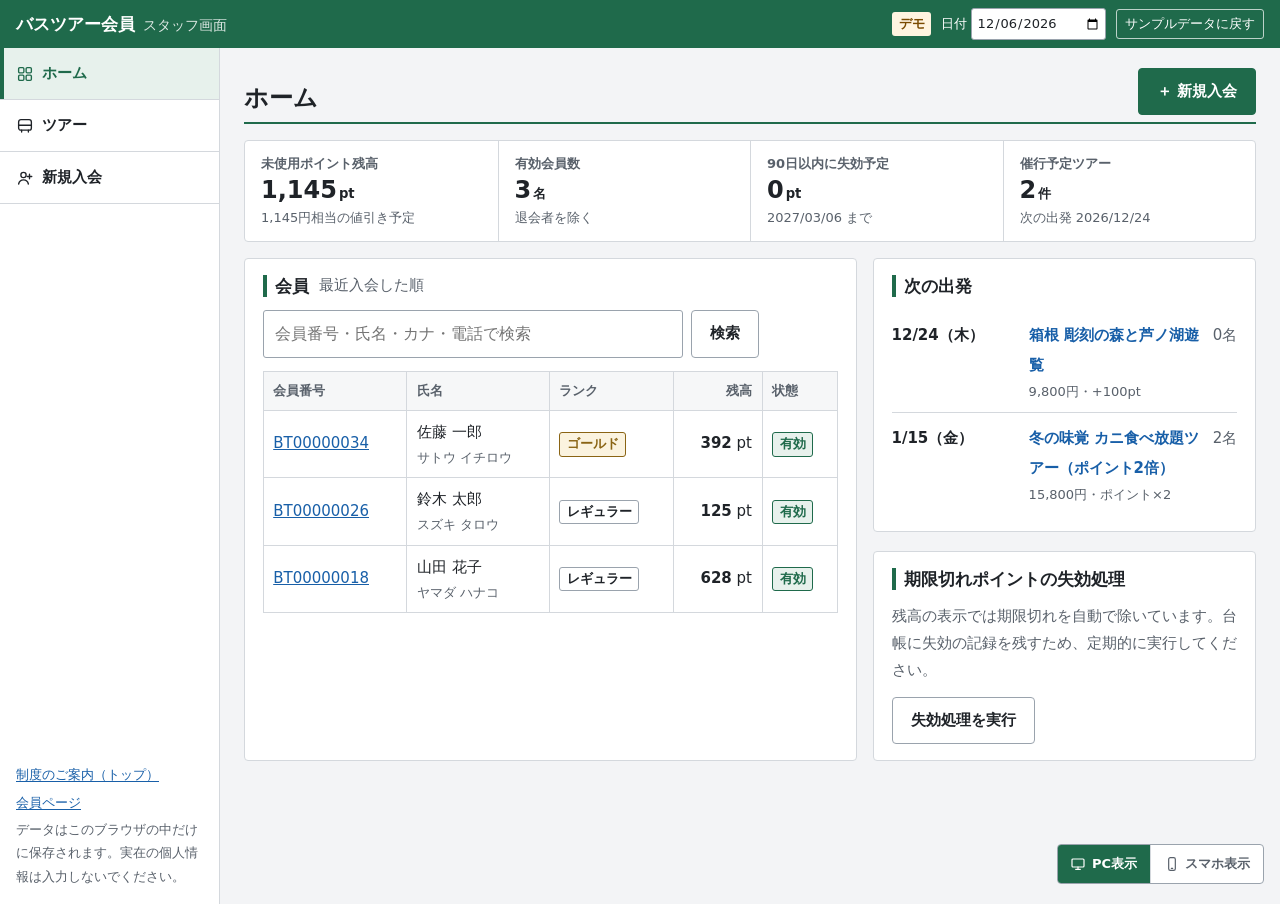
==== commit 36f12ba9: "画面デモのUIを、飾りの少ない業務画面寄りのデザインに作り直し AI が作ったような見た目（英語の小見出し、ポエム調のコピー、紺のグラデーション、 傾いた会員証、丸いボタン、SaaS 風の数字カード）" ====
--- a/site/admin/index.html
+++ b/site/admin/index.html
@@ -3,119 +3,102 @@
 <head>
 <meta charset="utf-8">
 <meta name="viewport" content="width=device-width,initial-scale=1,viewport-fit=cover">
-<meta name="theme-color" content="#0b2140">
+<meta name="theme-color" content="#1f6a4b">
 <title>スタッフ画面｜バスツアー会員ポイント</title>
 <link rel="stylesheet" href="../assets/ui.css">
 <style>
-/* Layout: PC は左に紺のサイドバー（メニューとデモ操作）、右に作業領域。スマホは上部バー＋横スクロールのメニュー */
-.shell{min-height:100vh;display:grid;grid-template-columns:1fr}
-.side{background:var(--navy);color:var(--on-navy);padding:calc(.8rem + env(safe-area-inset-top,0px)) 16px .8rem;display:grid;gap:.8rem;position:sticky;top:0;z-index:20}
-.brand{display:flex;align-items:center;gap:.6rem;color:var(--on-navy);text-decoration:none}
-.brand svg{width:28px;height:28px;flex:none}
-.brand b{font-family:var(--font-display);font-weight:600;letter-spacing:.12em;font-size:1rem;display:block;line-height:1.2}
-.brand small{display:block;font-size:.6rem;letter-spacing:.3em;color:#e2cfa9}
-.menu{display:flex;gap:.3rem;overflow-x:auto;scrollbar-width:none;margin-inline:-4px;padding-inline:4px}
-.menu button{font:inherit;font-size:var(--t-sm);font-weight:600;letter-spacing:.04em;display:flex;align-items:center;gap:.6rem;padding:.5rem .8rem;border-radius:10px;border:0;background:transparent;color:var(--on-navy-2);cursor:pointer;white-space:nowrap}
-.menu button:hover{color:var(--on-navy);background:rgba(255,255,255,.06)}
-.menu button[aria-current="page"]{color:var(--on-navy);background:rgba(255,255,255,.1)}
+/* Layout: 上に緑の帯（システム名とデモ操作）、PC は左に白いメニュー、右に作業領域。スマホはメニューを横並び */
+.topbar{background:var(--bar);color:var(--on-bar);display:flex;flex-wrap:wrap;align-items:center;gap:.5rem 1rem;padding:.5rem 16px;padding-top:calc(.5rem + env(safe-area-inset-top,0px));position:sticky;top:0;z-index:20}
+.topbar .brand{color:inherit;text-decoration:none;font-weight:700;margin-right:auto}
+.topbar .brand small{font-weight:400;margin-left:.5rem;opacity:.85}
+.demo{display:flex;flex-wrap:wrap;align-items:center;gap:.4rem .6rem;font-size:var(--t-xs)}
+.demo b{background:var(--warn-bg);color:var(--warn-ink);padding:0 .4rem;border-radius:var(--radius-sm)}
+.demo input{font:inherit;font-size:var(--t-xs);padding:.15rem .3rem;border:1px solid var(--line-strong);border-radius:var(--radius-sm);background:var(--surface);color:var(--ink)}
+.demo button{font:inherit;font-size:var(--t-xs);padding:.15rem .5rem;border:1px solid rgba(255,255,255,.7);border-radius:var(--radius-sm);background:transparent;color:inherit;cursor:pointer}
+.shell{display:grid;grid-template-columns:1fr;min-height:calc(100vh - 44px)}
+.side{background:var(--surface);border-bottom:1px solid var(--line)}
+.menu{display:flex;overflow-x:auto;scrollbar-width:none}
+.menu button{font:inherit;font-size:var(--t-sm);font-weight:700;display:flex;align-items:center;gap:.5rem;padding:.65rem 1rem;border:0;border-right:1px solid var(--line);background:transparent;color:var(--ink);cursor:pointer;white-space:nowrap}
+.menu button:hover{background:var(--surface-2)}
+.menu button[aria-current="page"]{background:var(--brand-soft);color:var(--brand);box-shadow:inset 0 -3px 0 var(--brand)}
 .menu svg{width:18px;height:18px;fill:none;stroke:currentColor;stroke-width:1.8;stroke-linecap:round;stroke-linejoin:round;flex:none}
-.demo{display:none}
 .side .links{display:none}
-.work{min-width:0;padding-inline:clamp(16px,3vw,44px);padding-block:1.4rem 5rem;display:grid;gap:1.2rem;align-content:start;max-width:1240px;width:100%}
-.mobile-demo{display:flex;flex-wrap:wrap;gap:.5rem;align-items:center;font-size:var(--t-xs);color:var(--warn-ink);background:var(--warn-bg);padding:.55rem .8rem;border-radius:var(--radius-sm)}
-.mobile-demo input{font:inherit;padding:.2rem .4rem;border:1px solid var(--line);border-radius:6px;background:var(--surface);color:var(--ink)}
-.head{display:flex;flex-wrap:wrap;align-items:flex-end;gap:1rem;justify-content:space-between}
-.head h1{font-family:var(--font-display);font-weight:600;font-size:clamp(1.5rem,3vw,2rem);letter-spacing:.06em;margin-top:.25rem}
+.work{min-width:0;padding:1rem 16px 4rem;display:grid;gap:1rem;align-content:start;max-width:1200px;width:100%}
+.head{display:flex;flex-wrap:wrap;align-items:flex-end;gap:.6rem 1rem;justify-content:space-between;border-bottom:2px solid var(--brand);padding-bottom:.4rem}
+.head h1{font-size:var(--t-xl)}
 .head .actions{display:flex;gap:.5rem;flex-wrap:wrap}
-.back{font:inherit;font-size:var(--t-sm);color:var(--blue);background:none;border:0;padding:0;cursor:pointer;font-weight:600}
-.grid{display:grid;gap:1.2rem}
+.back{font:inherit;font-size:var(--t-sm);color:var(--link);background:none;border:0;padding:0;cursor:pointer;text-decoration:underline}
+.grid{display:grid;gap:1rem}
 .grid > *{min-width:0}
-.card{background:var(--surface);border:1px solid var(--line);border-radius:var(--radius);padding:1.25rem 1.35rem;display:grid;gap:.9rem;align-content:start;min-width:0}
-.card h2{font-size:var(--t-md);font-weight:700;letter-spacing:.04em;display:flex;gap:.6rem;align-items:center;flex-wrap:wrap}
+.card{background:var(--surface);border:1px solid var(--line);border-radius:var(--radius);padding:1rem 1.1rem;display:grid;gap:.8rem;align-content:start;min-width:0}
+.card h2{font-size:var(--t-md);display:flex;gap:.6rem;align-items:center;flex-wrap:wrap;border-left:4px solid var(--brand);padding-left:.55rem;line-height:1.3}
 .card h2 .muted{font-weight:400;font-size:var(--t-sm)}
-.kpis{display:grid;grid-template-columns:repeat(4,minmax(0,1fr));gap:1rem}
-.kpi{background:var(--surface);border:1px solid var(--line);border-radius:var(--radius);padding:1.1rem 1.2rem;display:grid;gap:.2rem;position:relative;overflow:hidden}
-.kpi span{font-size:var(--t-xs);letter-spacing:.08em;color:var(--ink-2);font-weight:600}
-.kpi b{font-family:var(--font-display);font-weight:600;font-size:clamp(1.5rem,2.6vw,2.1rem);line-height:1.2;font-variant-numeric:tabular-nums}
-.kpi b small{font-family:var(--font-ui);font-size:.45em;color:var(--ink-2);font-weight:700;margin-left:.2em}
+.kpis{display:grid;grid-template-columns:repeat(4,minmax(0,1fr));border:1px solid var(--line);background:var(--surface);border-radius:var(--radius)}
+.kpi{padding:.7rem 1rem;display:grid;border-left:1px solid var(--line)}
+.kpi:first-child{border-left:0}
+.kpi span{font-size:var(--t-xs);color:var(--ink-2);font-weight:700}
+.kpi b{font-size:1.5rem;line-height:1.3;font-variant-numeric:tabular-nums}
+.kpi b small{font-size:.55em;margin-left:.15em}
 .kpi em{font-style:normal;font-size:var(--t-xs);color:var(--ink-2)}
-.kpi.feature{background:var(--navy);color:var(--on-navy);border-color:transparent}
-.kpi.feature span,.kpi.feature em,.kpi.feature b small{color:var(--on-navy-2)}
-.kpi.warn b{color:var(--warn-ink)}
-.tablewrap{overflow-x:auto;margin-inline:-1.35rem;padding-inline:1.35rem}
+.kpi.warn b{color:var(--minus)}
+.tablewrap{overflow-x:auto}
 table.t{width:100%;border-collapse:collapse;font-size:var(--t-sm);min-width:560px}
-table.t th{font-size:var(--t-xs);letter-spacing:.1em;color:var(--ink-2);font-weight:600;text-align:left;padding:.55rem .6rem;border-bottom:1px solid var(--line);white-space:nowrap}
-table.t td{padding:.75rem .6rem;border-bottom:1px solid var(--line);vertical-align:middle}
-table.t tbody tr{transition:background-color .12s}
+table.t th{font-size:var(--t-xs);color:var(--ink-2);text-align:left;padding:.45rem .6rem;background:var(--surface-2);border:1px solid var(--line);white-space:nowrap}
+table.t td{padding:.5rem .6rem;border:1px solid var(--line);vertical-align:middle}
 table.t tbody tr:hover{background:var(--surface-2)}
 table.t .r{text-align:right;font-variant-numeric:tabular-nums;white-space:nowrap}
 table.t .nowrap{white-space:nowrap}
-.linkish{font:inherit;color:var(--blue);background:none;border:0;padding:0;cursor:pointer;font-weight:700;text-align:left}
-.linkish:hover{text-decoration:underline;text-underline-offset:3px}
+.linkish{font:inherit;color:var(--link);background:none;border:0;padding:0;cursor:pointer;text-decoration:underline;text-align:left}
 .sub{display:block;font-size:var(--t-xs);color:var(--ink-2);font-weight:400}
-.search{display:flex;gap:.6rem}
+.search{display:flex;gap:.5rem}
 .search .input{max-width:420px}
-.depart{display:grid;gap:0}
-.depart button{font:inherit;color:inherit;background:none;border:0;border-bottom:1px solid var(--line);padding:.8rem 0;display:grid;grid-template-columns:auto 1fr auto;gap:.9rem;align-items:center;text-align:left;cursor:pointer}
+.depart{display:grid}
+.depart button{font:inherit;color:inherit;background:none;border:0;border-bottom:1px solid var(--line);padding:.55rem 0;display:grid;grid-template-columns:7.5em 1fr auto;gap:.6rem;align-items:baseline;text-align:left;cursor:pointer}
 .depart button:last-child{border-bottom:0}
-.depart button:hover .nm{color:var(--blue)}
-.depart .d{width:52px;text-align:center;line-height:1.15;border-radius:10px;background:var(--surface-2);padding:.4rem 0}
-.depart .d b{display:block;font-family:var(--font-display);font-size:1.3rem}
-.depart .d span{font-size:.68rem;color:var(--ink-2)}
-.depart .nm{font-weight:700;font-size:var(--t-sm);transition:color .12s}
-.form-grid{display:grid;grid-template-columns:repeat(2,minmax(0,1fr));gap:1rem 1.2rem}
+.depart button:hover .nm{text-decoration:underline}
+.depart .d{font-size:var(--t-sm);font-weight:700;font-variant-numeric:tabular-nums}
+.depart .nm{font-weight:700;font-size:var(--t-sm);color:var(--link)}
+.form-grid{display:grid;grid-template-columns:repeat(2,minmax(0,1fr));gap:.9rem 1.2rem}
 .form-grid .full{grid-column:1 / -1}
 .form-actions{display:flex;gap:.6rem;align-items:center;flex-wrap:wrap}
-.hint{font-size:var(--t-sm);padding:.7rem .9rem;border-radius:var(--radius-sm);background:var(--blue-soft)}
-.hint.bad{background:var(--warn-bg);color:var(--warn-ink)}
-.profile{display:grid;grid-template-columns:minmax(0,340px) 1fr;gap:1.4rem;align-items:center}
+.hint{font-size:var(--t-sm);padding:.55rem .8rem;border-radius:var(--radius-sm);background:var(--brand-soft);border:1px solid var(--brand)}
+.hint.bad{background:var(--warn-bg);color:var(--warn-ink);border-color:var(--warn-line)}
+.profile{display:grid;grid-template-columns:minmax(0,360px) 1fr;gap:1.4rem;align-items:start}
 .bal{display:flex;align-items:baseline;gap:.3rem}
-.bal b{font-family:var(--font-display);font-weight:600;font-size:clamp(2.4rem,4vw,3.2rem);line-height:1}
-.bal span{font-weight:700;color:var(--ink-2)}
-dl.kv{display:grid;grid-template-columns:auto 1fr;gap:.45rem 1.2rem;margin:0;font-size:var(--t-sm)}
+.bal b{font-size:2.2rem;line-height:1.2;color:var(--accent)}
+.bal span{font-weight:700}
+.lbl{font-size:var(--t-xs);color:var(--ink-2);font-weight:700}
+dl.kv{display:grid;grid-template-columns:auto 1fr;gap:.4rem 1.2rem;margin:0;font-size:var(--t-sm)}
 dl.kv dt{color:var(--ink-2)} dl.kv dd{margin:0;overflow-wrap:anywhere}
-.facts-row{display:flex;flex-wrap:wrap;gap:.5rem 1.6rem;font-size:var(--t-sm);color:var(--ink-2)}
+.facts-row{display:flex;flex-wrap:wrap;gap:.4rem 1.6rem;font-size:var(--t-sm);color:var(--ink-2)}
 .facts-row b{color:var(--ink);font-variant-numeric:tabular-nums}
-.danger-zone{border-color:color-mix(in srgb,var(--minus) 35%,var(--line))}
+.danger-zone{border-color:var(--minus)}
+.danger-zone h2{border-left-color:var(--minus)}
 
 @media (min-width:960px){
-  .shell{grid-template-columns:252px 1fr}
-  .side{height:100vh;align-content:start;grid-template-rows:auto 1fr auto auto;padding:1.6rem 1.1rem;gap:1.6rem}
-  .menu{flex-direction:column;overflow:visible;margin:0;padding:0;gap:.15rem}
-  .menu button{padding:.7rem .85rem}
-  .menu button[aria-current="page"]{box-shadow:inset 2px 0 0 #e2cfa9}
-  .demo{display:grid;gap:.6rem;padding:1rem;border-radius:12px;background:rgba(255,255,255,.05);border:1px solid rgba(238,243,251,.1);font-size:var(--t-xs)}
-  .demo .eyebrow{color:#e2cfa9}
-  .demo label{display:grid;gap:.3rem;color:var(--on-navy-2)}
-  .demo input{font:inherit;font-size:var(--t-sm);padding:.4rem .5rem;border-radius:8px;border:1px solid rgba(238,243,251,.2);background:rgba(0,0,0,.2);color:var(--on-navy);color-scheme:dark}
-  .demo button{font:inherit;font-size:var(--t-xs);font-weight:700;padding:.45rem;border-radius:8px;border:1px solid rgba(238,243,251,.2);background:transparent;color:var(--on-navy);cursor:pointer}
-  .demo button:hover{background:rgba(255,255,255,.06)}
-  .demo p{color:var(--on-navy-2);line-height:1.6}
-  .side .links{display:grid;gap:.35rem;font-size:var(--t-xs)}
-  .side .links a{color:var(--on-navy-2);text-decoration:none}
-  .side .links a:hover{color:var(--on-navy)}
-  .mobile-demo{display:none}
-  .work{padding-block:2.2rem 4rem}
+  .shell{grid-template-columns:220px 1fr}
+  .side{border-bottom:0;border-right:1px solid var(--line);display:flex;flex-direction:column;justify-content:space-between}
+  .menu{flex-direction:column;overflow:visible}
+  .menu button{border-right:0;border-bottom:1px solid var(--line);padding:.75rem 1rem}
+  .menu button[aria-current="page"]{box-shadow:inset 4px 0 0 var(--brand)}
+  .side .links{display:grid;gap:.25rem;font-size:var(--t-xs);padding:1rem}
+  .work{padding:1.25rem 24px 4rem}
   .two{grid-template-columns:1.6fr 1fr}
   .two-even{grid-template-columns:1fr 1fr}
 }
-@media (max-width:959px){ .kpis{grid-template-columns:repeat(2,minmax(0,1fr))} .profile{grid-template-columns:1fr} }
-@media (max-width:560px){ table.t.members{min-width:0} table.t.members :is(th,td):nth-child(3),table.t.members :is(th,td):nth-child(5){display:none} .form-grid{grid-template-columns:1fr} .search{flex-direction:column} .kpi{padding:.9rem} }
+@media (max-width:959px){ .kpis{grid-template-columns:repeat(2,minmax(0,1fr))} .kpi:nth-child(3){border-left:0} .kpi:nth-child(n+3){border-top:1px solid var(--line)} .profile{grid-template-columns:1fr} }
+@media (max-width:560px){ table.t.members{min-width:0} table.t.members :is(th,td):nth-child(3),table.t.members :is(th,td):nth-child(5){display:none} .form-grid{grid-template-columns:1fr} .search{flex-direction:column} }
 </style>
 </head>
 <body>
+<header class="topbar">
+  <a class="brand" href="../">バスツアー会員<small>スタッフ画面</small></a>
+  <div class="demo" aria-label="デモの操作"><b>デモ</b><label>日付 <input type="date" id="demo-date"></label><button type="button" data-act="reset">サンプルデータに戻す</button></div>
+</header>
 <div class="shell">
   <aside class="side">
-    <a class="brand" href="../"><svg viewBox="0 0 32 32" aria-hidden="true"><circle cx="16" cy="16" r="15" fill="none" stroke="#e2cfa9" stroke-width="1.2"/><path d="M8 19c3-6 7-9 16-9" fill="none" stroke="#eef3fb" stroke-width="1.6" stroke-linecap="round"/><circle cx="8" cy="19" r="2.2" fill="#e2cfa9"/><circle cx="24" cy="10" r="2.2" fill="#eef3fb"/></svg>
-      <span><b>バスツアー会員</b><small>STAFF CONSOLE</small></span></a>
     <nav class="menu" aria-label="スタッフメニュー" id="menu"></nav>
-    <div class="demo" aria-label="デモの操作">
-      <div class="eyebrow">Demo</div>
-      <label for="demo-date">デモの日付<input type="date" id="demo-date"></label>
-      <button type="button" data-act="reset">サンプルデータに戻す</button>
-      <p>データはこのブラウザの中だけに保存されます。実在の個人情報は入力しないでください。</p>
-    </div>
-    <div class="links"><a href="../">制度のご案内（トップ）</a><a href="../member/">会員アプリ</a></div>
+    <div class="links"><a href="../">制度のご案内（トップ）</a><a href="../member/">会員ページ</a><span class="muted">データはこのブラウザの中だけに保存されます。実在の個人情報は入力しないでください。</span></div>
   </aside>
   <main class="work" id="app"></main>
 </div>
@@ -131,7 +114,7 @@
   tours:`<svg viewBox="0 0 24 24" aria-hidden="true"><rect x="3.5" y="3.5" width="17" height="14" rx="3"/><path d="M3.5 11h17M7.5 17.5V20M16.5 17.5V20"/></svg>`,
   newMember:`<svg viewBox="0 0 24 24" aria-hidden="true"><circle cx="10" cy="8" r="3.5"/><path d="M3.5 20c.8-3.6 3.4-5.5 6.5-5.5s5.7 1.9 6.5 5.5M18 7v6M15 10h6"/></svg>`,
 };
-const MENU = [["home","ダッシュボード"],["tours","ツアー"],["newMember","新規入会"]];
+const MENU = [["home","ホーム"],["tours","ツアー"],["newMember","新規入会"]];
 const WEEK = "日月火水木金土";
 const slash = s => s.replace(/-/g, "/");
 
@@ -139,9 +122,9 @@
 const badge = (cls, text) => `<span class="badge ${cls}">${esc(text)}</span>`;
 const rankBadge = r => badge("rank-" + r.code, r.name);
 const memberBtn = m => `<button type="button" class="linkish mono" data-go="member" data-arg="${m.member_no}">${m.member_no}</button>`;
-const head = (eyebrow, title, actions = "", back = "") =>
-  `<div class="head"><div>${back}<div class="eyebrow">${eyebrow}</div><h1>${esc(title)}</h1></div>${actions ? `<div class="actions">${actions}</div>` : ""}</div>`;
-const dateBlock = d => { const [, mo, day] = d.split("-").map(Number); return `<div class="d"><span>${mo}月</span><b>${day}</b><span>${WEEK[parse(d).getUTCDay()]}</span></div>`; };
+const head = (title, actions = "", back = "") =>
+  `${back ? `<div>${back}</div>` : ""}<div class="head"><h1>${esc(title)}</h1>${actions ? `<div class="actions">${actions}</div>` : ""}</div>`;
+const dateBlock = d => { const [, mo, day] = d.split("-").map(Number); return `<span class="d">${mo}/${day}（${WEEK[parse(d).getUTCDay()]}）</span>`; };
 
 function cancelBtn(b){
   if (b.status !== "booked") return "";
@@ -153,10 +136,9 @@
 
 function ticket(m, rank){
   return `<div class="ticket" role="img" aria-label="会員証 ${m.member_no}">
-    <div class="t-main"><div><div class="t-brand">バスツアー会員</div><div class="t-label">Member's Pass</div></div>
-      <div class="t-no">${m.member_no}</div>
-      <div><div class="t-name">${esc(m.name)} 様</div><div class="t-label">Since ${m.joined_on.slice(0,4)}.${m.joined_on.slice(5,7)}</div></div></div>
-    <div class="t-stub"><div class="t-label">Class</div><div class="t-class ${rank.code}">${esc(rank.name)}</div><div class="t-mark">×${rank.multiplier}</div></div></div>`;
+    <div class="t-head"><span>バスツアー会員証</span><span>${esc(rank.name)}</span></div>
+    <div class="t-body"><div class="t-no">${m.member_no}</div><div class="t-name">${esc(m.name)} 様</div>
+      <dl><div><dt>入会</dt><dd>${m.joined_on.slice(0,4)}年${Number(m.joined_on.slice(5,7))}月</dd></div><div><dt>ポイント倍率</dt><dd>${rank.multiplier}倍</dd></div></dl></div></div>`;
 }
 
 function historyTable(mid){
@@ -182,10 +164,10 @@
     const q = ui.query.trim();
     const list = (q ? db.members.filter(m => [m.member_no,m.name,m.kana,m.phone,m.email].some(v => (v || "").includes(q))) : db.members)
       .slice().sort((a,b) => b.id - a.id).slice(0, 50);
-    return `${head("Dashboard", "ダッシュボード", `<button type="button" class="btn" data-go="newMember">＋ 新規入会</button>`)}
+    return `${head("ホーム", `<button type="button" class="btn" data-go="newMember">＋ 新規入会</button>`)}
     ${flashHtml()}
     <div class="kpis">
-      <div class="kpi feature"><span>未使用ポイント残高</span><b class="num">${yen(outstanding)}<small>pt</small></b><em>${yen(outstanding)}円相当の値引き予定</em></div>
+      <div class="kpi"><span>未使用ポイント残高</span><b class="num">${yen(outstanding)}<small>pt</small></b><em>${yen(outstanding)}円相当の値引き予定</em></div>
       <div class="kpi"><span>有効会員数</span><b class="num">${yen(active.length)}<small>名</small></b><em>退会者を除く</em></div>
       <div class="kpi ${expiring ? "warn" : ""}"><span>90日以内に失効予定</span><b class="num">${yen(expiring)}<small>pt</small></b><em>${slash(soon)} まで</em></div>
       <div class="kpi"><span>催行予定ツアー</span><b class="num">${scheduled.length}<small>件</small></b><em>${scheduled[0] ? `次の出発 ${slash(scheduled[0].depart_date)}` : "予定なし"}</em></div>
@@ -225,13 +207,13 @@
         <p class="small muted">退会すると保有ポイント ${yen(bal)}pt はすべて失効します。参加予定のツアーがある場合は先に取り消してください。</p>
         <label class="check"><input type="checkbox" name="confirm" id="wd-confirm"> 保有ポイントが失効することをお客様に説明済み</label>
         <div><button class="btn danger">退会処理</button></div></form></section></div>`;
-    return `${head("Member", m.name + " 様", "", `<button type="button" class="back" data-go="home">← ダッシュボード</button>`)}
+    return `${head(m.name + " 様", "", `<button type="button" class="back" data-go="home">← ホームに戻る</button>`)}
     ${flashHtml()}
     <section class="card"><div class="profile">
       <div>${ticket(m, rank)}</div>
       <div class="grid" style="gap:1rem">
         <div style="display:flex;gap:.6rem;flex-wrap:wrap;align-items:center">${rankBadge(rank)}${m.status === "active" ? "" : badge("st-cancelled","退会済")}<span class="small muted">直近1年の参加 ${rank.tours}回${next ? `・あと${next[2] - rank.tours}回で${next[1]}` : "・最上位ランク"}</span></div>
-        <div><div class="eyebrow">Balance</div><div class="bal"><b class="num">${yen(bal)}</b><span>pt</span></div></div>
+        <div><div class="lbl">保有ポイント</div><div class="bal"><b class="num">${yen(bal)}</b><span>pt</span></div></div>
         <div class="facts-row">${sched.length ? sched.map(([d,p]) => `<span>${slash(d)} まで <b>${yen(p)}pt</b></span>`).join("") : `<span>有効なポイントはありません</span>`}</div>
       </div></div></section>
     <div class="grid two">
@@ -248,7 +230,7 @@
   },
 
   newMember(){
-    return `${head("New Member", "新規入会")}
+    return `${head("新規入会")}
     ${flashHtml()}
     <section class="card" style="max-width:860px"><form data-form="register" class="form-grid">
       <label class="field"><span>氏名（必須）</span><input class="input" id="r-name" name="name" required value="高橋 美咲"></label>
@@ -257,7 +239,7 @@
       <label class="field"><span>メールアドレス</span><input class="input" id="r-email" name="email" type="email"></label>
       <label class="field"><span>生年月日</span><input class="input" id="r-birth" name="birthdate" type="date" value="1962-${today.slice(5,7)}-08"><small>誕生月特典に使います</small></label>
       <label class="field"><span>紹介者の会員番号（任意）</span><input class="input mono" id="r-ref" name="referrer_no" placeholder="${db.members[0] ? db.members[0].member_no : "BT00000018"}"></label>
-      <label class="field"><span>会員アプリの暗証番号（必須）</span><input class="input" id="r-pin" name="pin" inputmode="numeric" required value="1111"><small>4〜8桁の数字。お客様に決めていただきます</small></label>
+      <label class="field"><span>会員ページの暗証番号（必須）</span><input class="input" id="r-pin" name="pin" inputmode="numeric" required value="1111"><small>4〜8桁の数字。お客様に決めていただきます</small></label>
       <div class="field"><span>入会特典</span><p class="small muted" style="padding-top:.5rem">登録すると ${RULES.WELCOME_BONUS}pt が付き、会員番号が発行されます。</p></div>
       <div class="form-actions full"><button class="btn">入会登録</button><span class="small muted">入力欄にはサンプルの値が入っています</span></div>
     </form></section>`;
@@ -270,7 +252,7 @@
       const st = t.status === "scheduled" ? "st-booked" : t.status === "completed" ? "st-completed" : "st-cancelled";
       return `<tr><td class="nowrap num">${slash(t.depart_date)}（${WEEK[parse(t.depart_date).getUTCDay()]}）</td><td><button type="button" class="linkish" data-go="tour" data-arg="${t.id}">${esc(t.name)}</button><span class="sub mono">${esc(t.code)}</span></td><td class="r">${yen(t.price)}円</td><td>${camp ? badge("rank-gold plain", camp) : `<span class="muted">-</span>`}</td><td class="r">${n}名</td><td>${badge(st, TOUR[t.status])}</td></tr>`;
     }).join("");
-    return `${head("Tours", "ツアー")}
+    return `${head("ツアー")}
     ${flashHtml()}
     <section class="card"><div class="tablewrap"><table class="t"><thead><tr><th>出発日</th><th>ツアー</th><th class="r">代金</th><th>キャンペーン</th><th class="r">人数</th><th>状態</th></tr></thead><tbody>${rows}</tbody></table></div></section>
     <section class="card"><h2>ツアーを登録する</h2><form data-form="tour" class="form-grid">
@@ -302,7 +284,7 @@
     const booked = bookings.filter(b => b.status === "booked");
     const sample = db.members.find(m => m.status === "active" && !bookings.some(b => b.member_id === m.id && b.status !== "cancelled"));
     const st = t.status === "scheduled" ? "st-booked" : t.status === "completed" ? "st-completed" : "st-cancelled";
-    return `${head("Tour", t.name, "", `<button type="button" class="back" data-go="tours">← ツアー一覧</button>`)}
+    return `${head(t.name, "", `<button type="button" class="back" data-go="tours">← ツアー一覧に戻る</button>`)}
     ${flashHtml()}
     <section class="card"><div class="facts-row" style="font-size:var(--t-md)">
       <span>${badge(st, TOUR[t.status])}</span><span>出発日 <b>${slash(t.depart_date)}（${WEEK[parse(t.depart_date).getUTCDay()]}）</b></span><span>代金 <b>${yen(t.price)}円</b></span><span>コード <b class="mono">${esc(t.code)}</b></span>${camp ? `<span>キャンペーン <b>${camp}</b></span>` : ""}
@@ -319,7 +301,7 @@
       <section class="card"><h2>催行完了・ポイント付与</h2><form data-form="complete" style="display:grid;gap:.6rem">
         ${booked.map(b => `<label class="check"><input type="checkbox" name="absent" value="${b.id}"> ${esc(memberById(b.member_id).name)} 様は当日不参加</label>`).join("") || `<p class="muted small">参加予定の方はいません。</p>`}
         <div><button class="btn" ${t.depart_date > today ? "disabled" : ""}>催行完了として付与</button></div></form>
-        <p class="small muted">${t.depart_date > today ? `出発日（${slash(t.depart_date)}）以降に実行できます。サイドバーの「デモの日付」を出発日以降にすると試せます。` : "不参加の方には付与されず、使ったポイントも戻りません。"}</p></section>
+        <p class="small muted">${t.depart_date > today ? `出発日（${slash(t.depart_date)}）以降に実行できます。画面上部の「デモ 日付」を出発日以降にすると試せます。` : "不参加の方には付与されず、使ったポイントも戻りません。"}</p></section>
     </div>
     <section class="card danger-zone"><h2>催行中止</h2><form data-form="cancel-tour" style="display:grid;gap:.8rem">
       <label class="check"><input type="checkbox" name="confirm" id="ct-confirm"> 全員の予約を取り消し、使ったポイントをお戻しする</label>
@@ -333,7 +315,7 @@
   const cur = ui.view === "member" ? "home" : ui.view === "tour" ? "tours" : ui.view;
   document.getElementById("menu").innerHTML = MENU.map(([v,l]) => `<button type="button" data-go="${v}" ${cur === v ? 'aria-current="page"' : ""}>${ICON[v]}${l}</button>`).join("");
   document.getElementById("demo-date").value = today;
-  let html = `<div class="mobile-demo"><b>デモ</b><label>日付 <input type="date" id="demo-date-m" value="${today}"></label><button type="button" class="btn sm ghost" data-act="reset">初期化</button></div>`;
+  let html = "";
   try { html += views[ui.view](); }
   catch (e) { if (!(e instanceof PointError)) throw e; html += `<div class="toast err">${esc(e.message)}</div>`; }
   app.innerHTML = html;
@@ -365,7 +347,7 @@
 });
 
 document.addEventListener("change", e => {
-  if (e.target.id === "demo-date" || e.target.id === "demo-date-m") setDate(e.target.value);
+  if (e.target.id === "demo-date") setDate(e.target.value);
 });
 
 document.addEventListener("submit", e => {
@@ -388,7 +370,7 @@
   });
 });
 
-// 会員アプリ（別タブ・スマホ表示の枠）での変更を反映する
+// 会員ページ（別タブ・スマホ表示の枠）での変更を反映する
 window.addEventListener("storage", e => { if (e.key === STORE_KEY){ bootData(); render(); } });
 
 bootData();
--- a/site/assets/ui.css
+++ b/site/assets/ui.css
@@ -1,170 +1,127 @@
 /* バスツアー会員ポイント 共通デザイン
-   コンセプト：深い紺の「夜行便」と、真鍮の細線。路線図・乗車券・発車案内板をモチーフにする。
-   色はすべてトークンで定義し、ライト／ダークの両方で読みやすさを保つ。 */
+   方針：旅行会社の窓口で配る案内や業務画面に近い、飾りの少ない見た目にする。
+   白地＋ブランド色（緑）1色＋グレー。角丸は小さく、影・グラデーション・動きは使わない。
+   文字は大きめ（ご年配の会員も読みやすいように）。書体は端末のゴシック体だけを使う。 */
 :root{
-  /* 色 */
-  --bg:#f3f5f9;          /* 紙：わずかに青みのある白 */
+  --bg:#f3f4f6;          /* ページの地 */
   --surface:#ffffff;
-  --surface-2:#eaeff7;
-  --ink:#0d1a2d;         /* 本文の墨 */
-  --ink-2:#4b5a73;       /* 補助テキスト */
-  --line:#d9e0eb;
-  --navy:#0b2140;        /* ブランドの紺（ヒーロー・会員証・サイドバー） */
-  --navy-2:#13315c;
-  --on-navy:#eef3fb;
-  --on-navy-2:#a9bad6;
-  --blue:#1d4f9e;        /* 操作できるものの色 */
-  --blue-ink:#ffffff;
-  --blue-soft:#e3ebf8;
-  --brass:#a8834d;       /* 差し色：細線・ゴールドランクのみ */
-  --brass-soft:#f3ead9;
-  --plus:#17734a; --minus:#b3261e;
-  --warn-bg:#fbf0d9; --warn-ink:#6a4708;
-  --silver:#dfe5ee; --silver-ink:#344257;
-  --focus:#3f7be0;
-  --shadow:0 1px 2px rgba(13,26,45,.06),0 8px 24px -12px rgba(13,26,45,.18);
-  /* 書体（端末内の書体のみ。外部の Web フォントは使わない） */
-  --font-display:"Hiragino Mincho ProN","Yu Mincho","YuMincho","Noto Serif JP","Noto Serif CJK JP",serif;
-  --font-ui:"Hiragino Sans","Hiragino Kaku Gothic ProN","Noto Sans JP","Noto Sans CJK JP","Yu Gothic UI","Meiryo",system-ui,sans-serif;
+  --surface-2:#f6f7f8;   /* 表の見出し行・補足の囲み */
+  --ink:#1f2328;
+  --ink-2:#59616b;
+  --line:#d4d8dd;
+  --line-strong:#9aa3ad;
+  --brand:#1f6a4b;       /* ブランド色（ヘッダー・ボタン・見出しの線） */
+  --brand-dark:#174f38;
+  --brand-soft:#e7f1ec;
+  --on-brand:#ffffff;
+  --bar:#1f6a4b; --on-bar:#ffffff;   /* ヘッダーの帯 */
+  --link:#185fa8;
+  --accent:#b4561b;      /* ポイント数の強調にだけ使う */
+  --plus:#1f6a4b; --minus:#b42318;
+  --warn-bg:#fff4e0; --warn-ink:#7a4a00; --warn-line:#e8c27a;
+  --gold:#8a6414; --gold-soft:#fbf3df;
+  --silver:#4c5866; --silver-soft:#eceff2;
+  --focus:#185fa8;
+  --font-ui:"Hiragino Sans","Hiragino Kaku Gothic ProN","Noto Sans JP","Noto Sans CJK JP","Yu Gothic UI","Yu Gothic","Meiryo",system-ui,sans-serif;
   --font-mono:ui-monospace,"SFMono-Regular","Menlo","Consolas","Liberation Mono",monospace;
-  /* 文字サイズ（1.25 刻み） */
-  --t-xs:.75rem; --t-sm:.875rem; --t-md:1rem; --t-lg:1.25rem; --t-xl:1.6rem; --t-2xl:2.2rem; --t-3xl:clamp(2rem,4.8vw,3.6rem);
-  --radius:14px; --radius-sm:9px;
+  --t-xs:.8125rem; --t-sm:.9375rem; --t-md:1.0625rem; --t-lg:1.25rem; --t-xl:1.5rem; --t-2xl:1.875rem;
+  --radius:4px; --radius-sm:3px;
   color-scheme:light;
 }
 @media (prefers-color-scheme: dark){:root:not([data-theme="light"]){
-  --bg:#070e1a; --surface:#0e1828; --surface-2:#132239; --ink:#e7edf7; --ink-2:#9dabc2; --line:#1f2e48;
-  --navy:#0a1c37; --navy-2:#122b52; --on-navy:#eef3fb; --on-navy-2:#a3b5d3;
-  --blue:#82aaff; --blue-ink:#071224; --blue-soft:#15284a;
-  --brass:#d3b27c; --brass-soft:#2c2416;
-  --plus:#5fd19b; --minus:#ff8f86; --warn-bg:#33270f; --warn-ink:#f2d595;
-  --silver:#26344b; --silver-ink:#d5deeb; --focus:#9dbdff;
-  --shadow:0 1px 2px rgba(0,0,0,.4),0 10px 30px -14px rgba(0,0,0,.7);
+  --bg:#15181c; --surface:#1d2126; --surface-2:#252a30; --ink:#e8eaed; --ink-2:#a8b0ba; --line:#363c44; --line-strong:#5b636d;
+  --brand:#5fb08a; --brand-dark:#2c6b4f; --brand-soft:#1f3329; --on-brand:#0f1a14; --bar:#1d3a2d; --on-bar:#e8eaed; --link:#7fb3ec; --accent:#f0a46e;
+  --plus:#6cc497; --minus:#ff8a80; --warn-bg:#3a2c12; --warn-ink:#f3d08f; --warn-line:#6b5220;
+  --gold:#e3bf6a; --gold-soft:#352b14; --silver:#c3ccd6; --silver-soft:#2b3138; --focus:#7fb3ec;
   color-scheme:dark}}
 :root[data-theme="dark"]{
-  --bg:#070e1a; --surface:#0e1828; --surface-2:#132239; --ink:#e7edf7; --ink-2:#9dabc2; --line:#1f2e48;
-  --navy:#0a1c37; --navy-2:#122b52; --on-navy:#eef3fb; --on-navy-2:#a3b5d3;
-  --blue:#82aaff; --blue-ink:#071224; --blue-soft:#15284a;
-  --brass:#d3b27c; --brass-soft:#2c2416;
-  --plus:#5fd19b; --minus:#ff8f86; --warn-bg:#33270f; --warn-ink:#f2d595;
-  --silver:#26344b; --silver-ink:#d5deeb; --focus:#9dbdff;
-  --shadow:0 1px 2px rgba(0,0,0,.4),0 10px 30px -14px rgba(0,0,0,.7);
+  --bg:#15181c; --surface:#1d2126; --surface-2:#252a30; --ink:#e8eaed; --ink-2:#a8b0ba; --line:#363c44; --line-strong:#5b636d;
+  --brand:#5fb08a; --brand-dark:#2c6b4f; --brand-soft:#1f3329; --on-brand:#0f1a14; --bar:#1d3a2d; --on-bar:#e8eaed; --link:#7fb3ec; --accent:#f0a46e;
+  --plus:#6cc497; --minus:#ff8a80; --warn-bg:#3a2c12; --warn-ink:#f3d08f; --warn-line:#6b5220;
+  --gold:#e3bf6a; --gold-soft:#352b14; --silver:#c3ccd6; --silver-soft:#2b3138; --focus:#7fb3ec;
   color-scheme:dark}
 
 *,*::before,*::after{box-sizing:border-box}
 html{-webkit-text-size-adjust:100%}
-body{margin:0;background:var(--bg);color:var(--ink);font-family:var(--font-ui);font-size:var(--t-md);line-height:1.7;
-  font-feature-settings:"palt" 1;-webkit-font-smoothing:antialiased;text-rendering:optimizeLegibility}
-h1,h2,h3{line-height:1.35;text-wrap:balance;margin:0}
+body{margin:0;background:var(--bg);color:var(--ink);font-family:var(--font-ui);font-size:var(--t-md);line-height:1.8}
+h1,h2,h3{line-height:1.4;margin:0;font-weight:700}
 p{margin:0}
-a{color:var(--blue);text-underline-offset:3px}
+a{color:var(--link);text-underline-offset:2px}
 img,svg{max-width:100%}
 [hidden]{display:none!important}
-:focus-visible{outline:2px solid var(--focus);outline-offset:3px;border-radius:4px}
-.num{font-variant-numeric:tabular-nums lining-nums}
-.mono{font-family:var(--font-mono);letter-spacing:.04em}
+:focus-visible{outline:2px solid var(--focus);outline-offset:2px}
+.num{font-variant-numeric:tabular-nums}
+.mono{font-family:var(--font-mono)}
 .muted{color:var(--ink-2)}
 .small{font-size:var(--t-sm)}
-.eyebrow{font-size:var(--t-xs);letter-spacing:.22em;text-transform:uppercase;font-weight:600;color:var(--ink-2)}
-.display{font-family:var(--font-display);font-weight:600;letter-spacing:.02em}
 .sr-only{position:absolute;width:1px;height:1px;overflow:hidden;clip:rect(0 0 0 0);white-space:nowrap}
+.pt{color:var(--accent);font-weight:700}
+
+/* 見出し：左に色の線を引く */
+.h-bar{border-left:5px solid var(--brand);padding-left:.7rem;font-size:var(--t-xl)}
 
 /* ボタン・入力 */
-.btn{display:inline-flex;align-items:center;justify-content:center;gap:.5em;font:inherit;font-weight:700;font-size:var(--t-sm);letter-spacing:.04em;
-  padding:.78em 1.4em;border-radius:999px;border:1px solid transparent;background:var(--blue);color:var(--blue-ink);cursor:pointer;text-decoration:none;
-  transition:transform .15s ease,background-color .15s ease,border-color .15s ease,box-shadow .15s ease;white-space:nowrap}
-.btn:hover{transform:translateY(-1px);box-shadow:var(--shadow)}
-.btn:active{transform:none}
-.btn.ghost{background:transparent;color:var(--ink);border-color:var(--line)}
-.btn.ghost:hover{border-color:var(--ink-2)}
-.btn.danger{background:var(--minus);color:var(--surface)}
-.btn.sm{padding:.45em .95em;font-size:var(--t-xs)}
+.btn{display:inline-flex;align-items:center;justify-content:center;gap:.4em;font:inherit;font-weight:700;font-size:var(--t-sm);
+  padding:.6em 1.2em;border-radius:var(--radius);border:1px solid var(--brand);background:var(--brand);color:var(--on-brand);cursor:pointer;text-decoration:none;white-space:nowrap;min-height:2.6rem}
+.btn:hover{background:var(--brand-dark);border-color:var(--brand-dark)}
+.btn.ghost{background:var(--surface);color:var(--ink);border-color:var(--line-strong)}
+.btn.ghost:hover{background:var(--surface-2)}
+.btn.danger{background:var(--minus);border-color:var(--minus);color:#fff}
+.btn.sm{padding:.3em .8em;font-size:var(--t-xs);min-height:2rem}
 .btn.block{width:100%}
-.btn:disabled{opacity:.45;cursor:not-allowed;transform:none;box-shadow:none}
-.btn .arrow{transition:transform .2s ease}
-.btn:hover .arrow{transform:translateX(3px)}
-.field{display:grid;gap:.35rem;min-width:0}
-.field > span{font-size:var(--t-sm);font-weight:600}
+.btn:disabled{opacity:.45;cursor:not-allowed}
+.field{display:grid;gap:.3rem;min-width:0}
+.field > span{font-size:var(--t-sm);font-weight:700}
 .field small{color:var(--ink-2);font-size:var(--t-xs)}
-.input{font:inherit;font-size:16px;color:var(--ink);background:var(--surface);width:100%;padding:.7rem .85rem;border:1px solid var(--line);border-radius:var(--radius-sm);
-  transition:border-color .15s ease,box-shadow .15s ease}
-.input:hover{border-color:var(--ink-2)}
-.input:focus{outline:none;border-color:var(--blue);box-shadow:0 0 0 3px var(--blue-soft)}
+.input{font:inherit;font-size:16px;color:var(--ink);background:var(--surface);width:100%;padding:.55rem .7rem;border:1px solid var(--line-strong);border-radius:var(--radius-sm)}
+.input:focus{outline:2px solid var(--focus);outline-offset:0;border-color:var(--focus)}
 .check{display:flex;gap:.6rem;align-items:flex-start;font-size:var(--t-sm);cursor:pointer}
-.check input{width:1.1rem;height:1.1rem;margin-top:.25rem;accent-color:var(--blue)}
+.check input{width:1.15rem;height:1.15rem;margin-top:.3rem;accent-color:var(--brand)}
 
-/* バッジ */
-.badge{display:inline-flex;align-items:center;gap:.35em;padding:.12em .7em;border-radius:999px;font-size:var(--t-xs);font-weight:700;letter-spacing:.04em;
+/* 区分のラベル */
+.badge{display:inline-block;padding:0 .5em;border-radius:var(--radius-sm);font-size:var(--t-xs);font-weight:700;border:1px solid var(--line);
   background:var(--surface-2);color:var(--ink-2);white-space:nowrap;line-height:1.7}
-.badge::before{content:"";width:.45em;height:.45em;border-radius:50%;background:currentColor;opacity:.8}
-.badge.plain::before{display:none}
-.rank-regular{background:var(--blue-soft);color:var(--blue)}
-.rank-silver{background:var(--silver);color:var(--silver-ink)}
-.rank-gold{background:var(--brass-soft);color:var(--brass)}
-.st-booked{background:var(--blue-soft);color:var(--blue)}
-.st-completed{background:color-mix(in srgb,var(--plus) 14%,transparent);color:var(--plus)}
+.rank-regular{background:var(--surface);color:var(--ink);border-color:var(--line-strong)}
+.rank-silver{background:var(--silver-soft);color:var(--silver);border-color:var(--silver)}
+.rank-gold{background:var(--gold-soft);color:var(--gold);border-color:var(--gold)}
+.st-booked{background:var(--brand-soft);color:var(--brand);border-color:var(--brand)}
+.st-completed{background:var(--surface);color:var(--plus);border-color:var(--plus)}
 .st-no_show,.st-cancelled{background:var(--surface-2);color:var(--ink-2)}
 .plus{color:var(--plus)} .minus{color:var(--minus)}
 
 /* お知らせ */
-.toast{display:flex;gap:.6rem;align-items:flex-start;padding:.75rem 1rem;border-radius:var(--radius-sm);font-size:var(--t-sm);border:1px solid var(--line);background:var(--surface)}
-.toast.ok{border-color:color-mix(in srgb,var(--plus) 40%,var(--line))}
-.toast.ok::before{content:"✓";color:var(--plus);font-weight:700}
-.toast.err{background:var(--warn-bg);color:var(--warn-ink);border-color:transparent}
-.toast.err::before{content:"!";font-weight:800}
+.toast{padding:.65rem .9rem;border-radius:var(--radius-sm);font-size:var(--t-sm);border:1px solid var(--brand);background:var(--brand-soft);color:var(--ink)}
+.toast.err{background:var(--warn-bg);color:var(--warn-ink);border-color:var(--warn-line)}
 
-/* 乗車券（会員証）：右側をミシン目で切り取った控え。左右の切り欠きはマスクで抜く */
-.ticket{--notch:11px;--cut:72%;position:relative;width:100%;max-width:100%;aspect-ratio:86/54;border-radius:16px;color:var(--on-navy);
-  background:
-    radial-gradient(120% 90% at 0% 0%,rgba(130,170,255,.20),transparent 55%),
-    repeating-linear-gradient(118deg,rgba(255,255,255,.035) 0 1px,transparent 1px 8px),
-    linear-gradient(160deg,var(--navy-2),var(--navy) 60%);
-  display:grid;grid-template-columns:var(--cut) 1fr;container-type:inline-size;
-  -webkit-mask:radial-gradient(circle at var(--cut) 0,transparent var(--notch),#000 calc(var(--notch) + .5px)) top/100% 51% no-repeat,
-               radial-gradient(circle at var(--cut) 100%,transparent var(--notch),#000 calc(var(--notch) + .5px)) bottom/100% 51% no-repeat;
-          mask:radial-gradient(circle at var(--cut) 0,transparent var(--notch),#000 calc(var(--notch) + .5px)) top/100% 51% no-repeat,
-               radial-gradient(circle at var(--cut) 100%,transparent var(--notch),#000 calc(var(--notch) + .5px)) bottom/100% 51% no-repeat;
-  box-shadow:0 24px 48px -24px rgba(5,15,35,.55)}
-.ticket::after{content:"";position:absolute;inset:8px;border:1px solid color-mix(in srgb,var(--brass) 55%,transparent);border-radius:11px;pointer-events:none}
-.ticket .t-main{padding:7cqw 6cqw 6cqw 7cqw;display:flex;flex-direction:column;justify-content:space-between;min-width:0}
-.ticket .t-stub{border-left:1.5px dashed rgba(238,243,251,.35);display:flex;flex-direction:column;align-items:center;justify-content:center;gap:2.4cqw;padding:3cqw;text-align:center}
-.ticket .t-label{font-size:max(9px,2.6cqw);letter-spacing:.24em;text-transform:uppercase;color:var(--on-navy-2)}
-.ticket .t-brand{font-family:var(--font-display);font-size:max(11px,3.6cqw);letter-spacing:.12em;color:#e9d7b5}
-.ticket .t-no{font-family:var(--font-mono);font-size:max(16px,7.4cqw);letter-spacing:.14em;font-weight:600;white-space:nowrap}
-.ticket .t-name{font-size:max(12px,4.4cqw);font-weight:700;letter-spacing:.06em}
-.ticket .t-class{font-family:var(--font-display);font-size:max(12px,4.6cqw);letter-spacing:.08em}
-.ticket .t-class.gold{color:#e9cf9c}
-.ticket .t-class.silver{color:#dfe7f3}
-.ticket .t-class.regular{color:#bcd3ff}
-.ticket .t-mark{width:42%;aspect-ratio:1;border-radius:50%;border:1px solid color-mix(in srgb,var(--brass) 70%,transparent);display:grid;place-items:center;font-family:var(--font-display);font-size:max(10px,3.4cqw);color:#e9d7b5}
+/* 会員証：紙のカードに近い見た目。上に色の帯、下に番号と氏名 */
+.ticket{width:100%;max-width:420px;border:1px solid var(--line-strong);border-radius:6px;background:var(--surface);overflow:hidden}
+.ticket .t-head{background:var(--brand);color:var(--on-brand);font-weight:700;font-size:var(--t-sm);padding:.45rem .9rem;display:flex;justify-content:space-between;gap:1rem}
+.ticket .t-body{padding:.8rem .9rem .9rem;display:grid;gap:.25rem}
+.ticket .t-no{font-family:var(--font-mono);font-size:1.5rem;font-weight:700;letter-spacing:.06em}
+.ticket .t-name{font-size:var(--t-lg);font-weight:700}
+.ticket dl{display:flex;flex-wrap:wrap;gap:.2rem 1.4rem;margin:.3rem 0 0;font-size:var(--t-sm)}
+.ticket dl div{display:flex;gap:.5rem}
+.ticket dt{color:var(--ink-2)} .ticket dd{margin:0;font-weight:700}
 
-/* 路線（ランクの道のり） */
-.route{position:relative;display:grid;grid-template-columns:repeat(3,1fr);gap:0}
-.route::before{content:"";position:absolute;left:calc(100%/6);right:calc(100%/6);top:9px;height:2px;background:var(--line)}
-.route .fill{position:absolute;left:calc(100%/6);top:9px;height:2px;background:var(--blue);width:var(--progress,0%);max-width:calc(100% * 4/6)}
-.route .stop{position:relative;display:grid;justify-items:center;text-align:center;gap:.2rem;font-size:var(--t-xs)}
-.route .dot{width:20px;height:20px;border-radius:50%;background:var(--surface);border:2px solid var(--line);position:relative;z-index:1}
-.route .stop.done .dot{border-color:var(--blue);background:var(--blue)}
-.route .stop.here .dot{border-color:var(--blue);background:var(--surface);box-shadow:0 0 0 5px var(--blue-soft)}
-.route .stop.here .dot::after{content:"";position:absolute;inset:4px;border-radius:50%;background:var(--blue)}
-.route .stop b{font-size:var(--t-sm)}
-
-@media (prefers-reduced-motion: reduce){*{animation:none!important;transition:none!important}}
+/* ランクの進み具合：3段の表 */
+.route{display:grid;grid-template-columns:repeat(3,1fr);border:1px solid var(--line);border-radius:var(--radius-sm);overflow:hidden}
+.route .stop{display:grid;gap:0;text-align:center;padding:.5rem .3rem;font-size:var(--t-xs);border-left:1px solid var(--line);color:var(--ink-2)}
+.route .stop:first-child{border-left:0}
+.route .stop b{font-size:var(--t-sm);color:var(--ink)}
+.route .stop.done{background:var(--surface-2)}
+.route .stop.here{background:var(--brand);color:var(--on-brand)}
+.route .stop.here b{color:var(--on-brand)}
 
 /* 表示切り替え（PC表示／スマホ表示）。PC幅のときだけ右下に出す */
-.viewswitch{position:fixed;right:20px;bottom:20px;z-index:1001;display:flex;gap:3px;padding:4px;border-radius:999px;background:var(--navy);
-  box-shadow:0 12px 32px -12px rgba(5,15,35,.6),0 0 0 1px rgba(238,243,251,.12)}
-.viewswitch button{font:inherit;font-size:var(--t-xs);font-weight:700;letter-spacing:.06em;display:flex;align-items:center;gap:.4rem;padding:.5rem .9rem;border:0;border-radius:999px;
-  background:transparent;color:var(--on-navy-2);cursor:pointer}
-.viewswitch button:hover{color:var(--on-navy)}
-.viewswitch button[aria-pressed="true"]{background:var(--on-navy);color:var(--navy)}
+.viewswitch{position:fixed;right:16px;bottom:16px;z-index:1001;display:flex;border:1px solid var(--line-strong);border-radius:var(--radius);background:var(--surface);overflow:hidden}
+.viewswitch button{font:inherit;font-size:var(--t-xs);font-weight:700;display:flex;align-items:center;gap:.35rem;padding:.45rem .8rem;border:0;background:transparent;color:var(--ink-2);cursor:pointer}
+.viewswitch button + button{border-left:1px solid var(--line)}
+.viewswitch button[aria-pressed="true"]{background:var(--brand);color:var(--on-brand)}
 .viewswitch svg{width:16px;height:16px;fill:none;stroke:currentColor;stroke-width:1.8;stroke-linecap:round;stroke-linejoin:round}
-.device-stage{position:fixed;inset:0;z-index:1000;display:flex;flex-direction:column;align-items:center;justify-content:center;gap:14px;
-  background:radial-gradient(60% 60% at 50% 40%,#16345f,#081631 70%);overflow:hidden}
-.device-stage::before{content:"";position:absolute;inset:0;background:repeating-linear-gradient(118deg,rgba(255,255,255,.025) 0 1px,transparent 1px 9px);pointer-events:none}
-.device{--scale:1;position:relative;width:calc((390px + 28px) * var(--scale));height:calc((844px + 28px) * var(--scale))}
-.device iframe{position:absolute;top:0;left:0;width:390px;height:844px;border:14px solid #050d1c;border-radius:54px;background:var(--bg);box-sizing:content-box;
-  transform:scale(var(--scale));transform-origin:0 0;box-shadow:0 0 0 1.5px rgba(226,207,169,.35),0 40px 80px -30px rgba(0,0,0,.8)}
-.device-note{position:relative;margin:0;font-size:var(--t-xs);letter-spacing:.08em;color:#a9bad6}
+.device-stage{position:fixed;inset:0;z-index:1000;display:flex;flex-direction:column;align-items:center;justify-content:center;gap:12px;background:#d9dde2;overflow:hidden}
+.device{--scale:1;position:relative;width:calc((390px + 24px) * var(--scale));height:calc((844px + 24px) * var(--scale))}
+.device iframe{position:absolute;top:0;left:0;width:390px;height:844px;border:12px solid #2b2f34;border-radius:40px;background:var(--bg);box-sizing:content-box;
+  transform:scale(var(--scale));transform-origin:0 0}
+.device-note{margin:0;font-size:var(--t-xs);color:#3d444c}
 html.phone-preview{overflow:hidden}
 html.in-device .viewswitch{display:none}
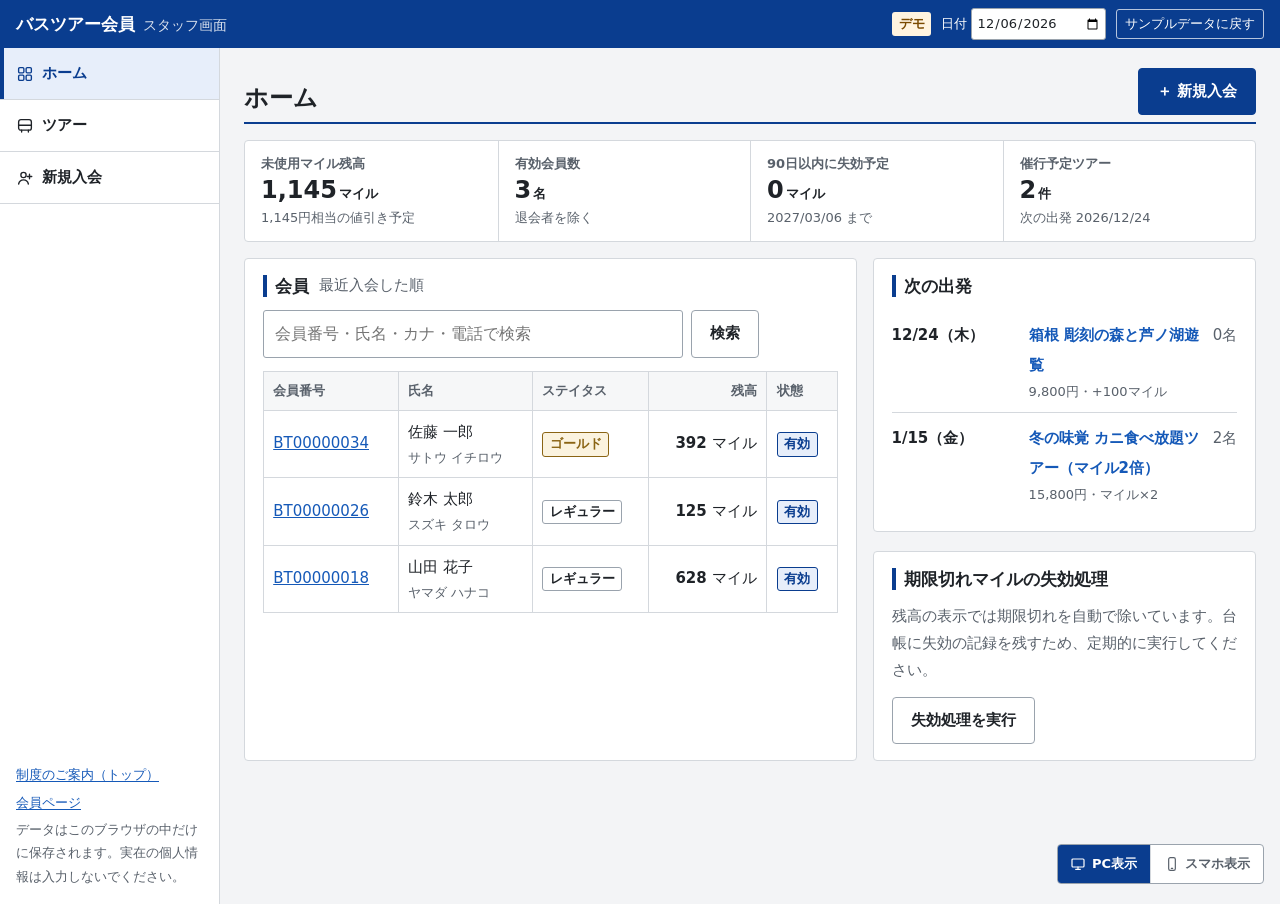
==== commit 241358fc: "マイレージ制度に変更：マイル・ステイタスの呼び方と、マイレージアプリ風の画面 ポイント制度を「マイレージ制度」として見せるようにした。たまり方（代金100円ごとに1）は変えていない。  - 呼び方：ポ" ====
--- a/site/admin/index.html
+++ b/site/admin/index.html
@@ -3,8 +3,8 @@
 <head>
 <meta charset="utf-8">
 <meta name="viewport" content="width=device-width,initial-scale=1,viewport-fit=cover">
-<meta name="theme-color" content="#1f6a4b">
-<title>スタッフ画面｜バスツアー会員ポイント</title>
+<meta name="theme-color" content="#0a3d8f">
+<title>スタッフ画面｜バスツアー会員マイレージ</title>
 <link rel="stylesheet" href="../assets/ui.css">
 <style>
 /* Layout: 上に緑の帯（システム名とデモ操作）、PC は左に白いメニュー、右に作業領域。スマホはメニューを横並び */
@@ -138,13 +138,13 @@
   return `<div class="ticket" role="img" aria-label="会員証 ${m.member_no}">
     <div class="t-head"><span>バスツアー会員証</span><span>${esc(rank.name)}</span></div>
     <div class="t-body"><div class="t-no">${m.member_no}</div><div class="t-name">${esc(m.name)} 様</div>
-      <dl><div><dt>入会</dt><dd>${m.joined_on.slice(0,4)}年${Number(m.joined_on.slice(5,7))}月</dd></div><div><dt>ポイント倍率</dt><dd>${rank.multiplier}倍</dd></div></dl></div></div>`;
+      <dl><div><dt>入会</dt><dd>${m.joined_on.slice(0,4)}年${Number(m.joined_on.slice(5,7))}月</dd></div><div><dt>マイル倍率</dt><dd>${rank.multiplier}倍</dd></div></dl></div></div>`;
 }
 
 function historyTable(mid){
   const rows = db.txns.filter(t => t.member_id === mid).sort((a,b) => b.id - a.id);
   if (!rows.length) return `<p class="muted small">履歴はまだありません。</p>`;
-  return `<div class="tablewrap"><table class="t"><thead><tr><th>日付</th><th>区分</th><th>内容</th><th>担当</th><th class="r">ポイント</th></tr></thead><tbody>${
+  return `<div class="tablewrap"><table class="t"><thead><tr><th>日付</th><th>区分</th><th>内容</th><th>担当</th><th class="r">マイル</th></tr></thead><tbody>${
     rows.map(r => {
       let reason = r.reason;
       const b = r.booking_id && db.bookings.find(b => b.id === r.booking_id);
@@ -167,24 +167,24 @@
     return `${head("ホーム", `<button type="button" class="btn" data-go="newMember">＋ 新規入会</button>`)}
     ${flashHtml()}
     <div class="kpis">
-      <div class="kpi"><span>未使用ポイント残高</span><b class="num">${yen(outstanding)}<small>pt</small></b><em>${yen(outstanding)}円相当の値引き予定</em></div>
+      <div class="kpi"><span>未使用マイル残高</span><b class="num">${yen(outstanding)}<small>マイル</small></b><em>${yen(outstanding)}円相当の値引き予定</em></div>
       <div class="kpi"><span>有効会員数</span><b class="num">${yen(active.length)}<small>名</small></b><em>退会者を除く</em></div>
-      <div class="kpi ${expiring ? "warn" : ""}"><span>90日以内に失効予定</span><b class="num">${yen(expiring)}<small>pt</small></b><em>${slash(soon)} まで</em></div>
+      <div class="kpi ${expiring ? "warn" : ""}"><span>90日以内に失効予定</span><b class="num">${yen(expiring)}<small>マイル</small></b><em>${slash(soon)} まで</em></div>
       <div class="kpi"><span>催行予定ツアー</span><b class="num">${scheduled.length}<small>件</small></b><em>${scheduled[0] ? `次の出発 ${slash(scheduled[0].depart_date)}` : "予定なし"}</em></div>
     </div>
     <div class="grid two">
       <section class="card"><h2>会員 <span class="muted">${q ? `「${esc(q)}」の検索結果 ${list.length}件` : `最近入会した順`}</span></h2>
         <form data-form="search" class="search" role="search"><input class="input" id="q" name="q" value="${esc(ui.query)}" placeholder="会員番号・氏名・カナ・電話で検索" aria-label="会員を検索"><button class="btn ghost">検索</button></form>
-        <div class="tablewrap"><table class="t members"><thead><tr><th>会員番号</th><th>氏名</th><th>ランク</th><th class="r">残高</th><th>状態</th></tr></thead><tbody>${
-          list.map(m => `<tr><td>${memberBtn(m)}</td><td>${esc(m.name)}<span class="sub">${esc(m.kana)}</span></td><td>${rankBadge(rankFor(m.id, today))}</td><td class="r"><b>${yen(balance(m.id, today))}</b> pt</td><td>${m.status === "active" ? badge("st-booked","有効") : badge("st-cancelled","退会")}</td></tr>`).join("")
+        <div class="tablewrap"><table class="t members"><thead><tr><th>会員番号</th><th>氏名</th><th>ステイタス</th><th class="r">残高</th><th>状態</th></tr></thead><tbody>${
+          list.map(m => `<tr><td>${memberBtn(m)}</td><td>${esc(m.name)}<span class="sub">${esc(m.kana)}</span></td><td>${rankBadge(rankFor(m.id, today))}</td><td class="r"><b>${yen(balance(m.id, today))}</b> マイル</td><td>${m.status === "active" ? badge("st-booked","有効") : badge("st-cancelled","退会")}</td></tr>`).join("")
           || `<tr><td colspan="5" class="muted">該当する会員はいません</td></tr>`}</tbody></table></div>
       </section>
       <div class="grid" style="gap:1.2rem">
         <section class="card"><h2>次の出発</h2><div class="depart">${
           scheduled.slice(0, 4).map(t => { const n = db.bookings.filter(b => b.tour_id === t.id && b.status === "booked").length;
-            return `<button type="button" data-go="tour" data-arg="${t.id}">${dateBlock(t.depart_date)}<span><span class="nm">${esc(t.name)}</span><span class="sub">${yen(t.price)}円${t.bonus_multiplier !== 1 ? `・ポイント×${t.bonus_multiplier}` : ""}${t.bonus_points ? `・+${t.bonus_points}pt` : ""}</span></span><span class="small muted nowrap">${n}名</span></button>`; }).join("")
+            return `<button type="button" data-go="tour" data-arg="${t.id}">${dateBlock(t.depart_date)}<span><span class="nm">${esc(t.name)}</span><span class="sub">${yen(t.price)}円${t.bonus_multiplier !== 1 ? `・マイル×${t.bonus_multiplier}` : ""}${t.bonus_points ? `・+${t.bonus_points}マイル` : ""}</span></span><span class="small muted nowrap">${n}名</span></button>`; }).join("")
           || `<p class="muted small">催行予定のツアーはありません。</p>`}</div></section>
-        <section class="card"><h2>期限切れポイントの失効処理</h2><p class="small muted">残高の表示では期限切れを自動で除いています。台帳に失効の記録を残すため、定期的に実行してください。</p>
+        <section class="card"><h2>期限切れマイルの失効処理</h2><p class="small muted">残高の表示では期限切れを自動で除いています。台帳に失効の記録を残すため、定期的に実行してください。</p>
           <div><button type="button" class="btn ghost" data-act="expire">失効処理を実行</button></div></section>
       </div>
     </div>`;
@@ -199,22 +199,22 @@
     const bookings = db.bookings.filter(b => b.member_id === m.id).map(b => ({b, t:getTour(b.tour_id)}))
       .sort((x,y) => x.t.depart_date < y.t.depart_date ? 1 : -1);
     const tools = m.status !== "active" ? "" : `<div class="grid two-even">
-      <section class="card"><h2>ポイント調整</h2><form data-form="adjust" class="form-grid">
-        <label class="field"><span>ポイント</span><input class="input num" id="adj-points" name="points" inputmode="numeric" required placeholder="例: 200 / -100"><small>減らすときはマイナス</small></label>
+      <section class="card"><h2>マイル調整</h2><form data-form="adjust" class="form-grid">
+        <label class="field"><span>マイル</span><input class="input num" id="adj-points" name="points" inputmode="numeric" required placeholder="例: 200 / -100"><small>減らすときはマイナス</small></label>
         <label class="field"><span>理由</span><input class="input" id="adj-reason" name="reason" required placeholder="例: 付与漏れの訂正"><small>履歴に残ります</small></label>
         <div class="form-actions full"><button class="btn">調整する</button></div></form></section>
       <section class="card danger-zone"><h2>退会</h2><form data-form="withdraw" style="display:grid;gap:.8rem">
-        <p class="small muted">退会すると保有ポイント ${yen(bal)}pt はすべて失効します。参加予定のツアーがある場合は先に取り消してください。</p>
-        <label class="check"><input type="checkbox" name="confirm" id="wd-confirm"> 保有ポイントが失効することをお客様に説明済み</label>
+        <p class="small muted">退会すると保有マイル ${yen(bal)}マイル はすべて失効します。参加予定のツアーがある場合は先に取り消してください。</p>
+        <label class="check"><input type="checkbox" name="confirm" id="wd-confirm"> 保有マイルが失効することをお客様に説明済み</label>
         <div><button class="btn danger">退会処理</button></div></form></section></div>`;
     return `${head(m.name + " 様", "", `<button type="button" class="back" data-go="home">← ホームに戻る</button>`)}
     ${flashHtml()}
     <section class="card"><div class="profile">
       <div>${ticket(m, rank)}</div>
       <div class="grid" style="gap:1rem">
-        <div style="display:flex;gap:.6rem;flex-wrap:wrap;align-items:center">${rankBadge(rank)}${m.status === "active" ? "" : badge("st-cancelled","退会済")}<span class="small muted">直近1年の参加 ${rank.tours}回${next ? `・あと${next[2] - rank.tours}回で${next[1]}` : "・最上位ランク"}</span></div>
-        <div><div class="lbl">保有ポイント</div><div class="bal"><b class="num">${yen(bal)}</b><span>pt</span></div></div>
-        <div class="facts-row">${sched.length ? sched.map(([d,p]) => `<span>${slash(d)} まで <b>${yen(p)}pt</b></span>`).join("") : `<span>有効なポイントはありません</span>`}</div>
+        <div style="display:flex;gap:.6rem;flex-wrap:wrap;align-items:center">${rankBadge(rank)}${m.status === "active" ? "" : badge("st-cancelled","退会済")}<span class="small muted">直近1年の参加 ${rank.tours}回${next ? `・あと${next[2] - rank.tours}回で${next[1]}` : "・最上位ステイタス"}</span></div>
+        <div><div class="lbl">保有マイル</div><div class="bal"><b class="num">${yen(bal)}</b><span>マイル</span></div></div>
+        <div class="facts-row">${sched.length ? sched.map(([d,p]) => `<span>${slash(d)} まで <b>${yen(p)}マイル</b></span>`).join("") : `<span>有効なマイルはありません</span>`}</div>
       </div></div></section>
     <div class="grid two">
       <section class="card"><h2>ツアー</h2>${bookings.length ? `<div class="tablewrap"><table class="t"><thead><tr><th>出発日</th><th>ツアー</th><th class="r">代金</th><th class="r">利用pt</th><th>状態</th><th></th></tr></thead><tbody>${
@@ -225,7 +225,7 @@
         <dt>生年月日</dt><dd>${m.birthdate ? slash(m.birthdate) : "-"}</dd><dt>入会日</dt><dd>${slash(m.joined_on)}</dd>
         ${ref ? `<dt>紹介者</dt><dd>${memberBtn(ref)} ${esc(ref.name)}</dd>` : ""}</dl></section>
     </div>
-    <section class="card"><h2>ポイント履歴</h2>${historyTable(m.id)}</section>
+    <section class="card"><h2>マイル履歴</h2>${historyTable(m.id)}</section>
     ${tools}`;
   },
 
@@ -240,7 +240,7 @@
       <label class="field"><span>生年月日</span><input class="input" id="r-birth" name="birthdate" type="date" value="1962-${today.slice(5,7)}-08"><small>誕生月特典に使います</small></label>
       <label class="field"><span>紹介者の会員番号（任意）</span><input class="input mono" id="r-ref" name="referrer_no" placeholder="${db.members[0] ? db.members[0].member_no : "BT00000018"}"></label>
       <label class="field"><span>会員ページの暗証番号（必須）</span><input class="input" id="r-pin" name="pin" inputmode="numeric" required value="1111"><small>4〜8桁の数字。お客様に決めていただきます</small></label>
-      <div class="field"><span>入会特典</span><p class="small muted" style="padding-top:.5rem">登録すると ${RULES.WELCOME_BONUS}pt が付き、会員番号が発行されます。</p></div>
+      <div class="field"><span>入会特典</span><p class="small muted" style="padding-top:.5rem">登録すると ${RULES.WELCOME_BONUS}マイル が付き、会員番号が発行されます。</p></div>
       <div class="form-actions full"><button class="btn">入会登録</button><span class="small muted">入力欄にはサンプルの値が入っています</span></div>
     </form></section>`;
   },
@@ -248,7 +248,7 @@
   tours(){
     const rows = db.tours.slice().sort((a,b) => a.depart_date < b.depart_date ? 1 : -1).map(t => {
       const n = db.bookings.filter(b => b.tour_id === t.id && b.status !== "cancelled").length;
-      const camp = [t.bonus_multiplier !== 1 ? `ポイント×${t.bonus_multiplier}` : "", t.bonus_points ? `+${t.bonus_points}pt` : ""].filter(Boolean).join("・");
+      const camp = [t.bonus_multiplier !== 1 ? `マイル×${t.bonus_multiplier}` : "", t.bonus_points ? `+${t.bonus_points}マイル` : ""].filter(Boolean).join("・");
       const st = t.status === "scheduled" ? "st-booked" : t.status === "completed" ? "st-completed" : "st-cancelled";
       return `<tr><td class="nowrap num">${slash(t.depart_date)}（${WEEK[parse(t.depart_date).getUTCDay()]}）</td><td><button type="button" class="linkish" data-go="tour" data-arg="${t.id}">${esc(t.name)}</button><span class="sub mono">${esc(t.code)}</span></td><td class="r">${yen(t.price)}円</td><td>${camp ? badge("rank-gold plain", camp) : `<span class="muted">-</span>`}</td><td class="r">${n}名</td><td>${badge(st, TOUR[t.status])}</td></tr>`;
     }).join("");
@@ -260,8 +260,8 @@
       <label class="field"><span>ツアー名</span><input class="input" id="t-name" name="name" required value="ぶどう狩りと甲府ワイナリー見学"></label>
       <label class="field"><span>出発日</span><input class="input" id="t-date" name="depart_date" type="date" required value="${addDays(today, 25)}"></label>
       <label class="field"><span>代金（税込・1名）</span><input class="input num" id="t-price" name="price" inputmode="numeric" required value="10800"></label>
-      <label class="field"><span>キャンペーン倍率</span><input class="input num" id="t-mult" name="bonus_multiplier" value="1"><small>通常は 1。2 にするとポイント2倍</small></label>
-      <label class="field"><span>キャンペーン加算ポイント</span><input class="input num" id="t-bonus" name="bonus_points" value="0" inputmode="numeric"><small>通常は 0</small></label>
+      <label class="field"><span>キャンペーン倍率</span><input class="input num" id="t-mult" name="bonus_multiplier" value="1"><small>通常は 1。2 にするとマイル2倍</small></label>
+      <label class="field"><span>キャンペーン加算マイル</span><input class="input num" id="t-bonus" name="bonus_points" value="0" inputmode="numeric"><small>通常は 0</small></label>
       <div class="form-actions full"><button class="btn">登録する</button></div></form></section>`;
   },
 
@@ -274,11 +274,11 @@
       if (b.status === "booked"){ const e = estimateEarn(m, t, b.price - b.points_used); est = `<b class="plus">+${yen(e.items.reduce((a,[,p]) => a + p, 0))}</b> <span class="sub" style="display:inline">${e.rank.name}</span>`; }
       return `<tr><td>${memberBtn(m)}</td><td>${esc(m.name)}</td><td class="r">${yen(b.points_used)}</td><td class="r">${yen(b.price - b.points_used)}円</td><td class="r nowrap">${est}</td><td>${badge("st-"+b.status, BOOKING[b.status])}</td><td class="r">${open ? cancelBtn(b) : ""}</td></tr>`;
     }).join("");
-    const camp = [t.bonus_multiplier !== 1 ? `ポイント×${t.bonus_multiplier}` : "", t.bonus_points ? `+${t.bonus_points}pt` : ""].filter(Boolean).join("・");
+    const camp = [t.bonus_multiplier !== 1 ? `マイル×${t.bonus_multiplier}` : "", t.bonus_points ? `+${t.bonus_points}マイル` : ""].filter(Boolean).join("・");
     let hint = "", checked = null;
     if (ui.check){
       try { checked = getMember(ui.check);
-        hint = `<div class="hint"><b>${esc(checked.name)} 様</b>　残高 <b>${yen(balance(checked.id, today))}pt</b> ／ このツアーで使えるのは最大 <b>${yen(maxRedeemable(checked.id, t.price, today))}pt</b></div>`;
+        hint = `<div class="hint"><b>${esc(checked.name)} 様</b>　残高 <b>${yen(balance(checked.id, today))}マイル</b> ／ このツアーで使えるのは最大 <b>${yen(maxRedeemable(checked.id, t.price, today))}マイル</b></div>`;
       } catch (e) { hint = `<div class="hint bad">${esc(e.message)}</div>`; }
     }
     const booked = bookings.filter(b => b.status === "booked");
@@ -295,16 +295,16 @@
       <section class="card"><h2>予約を登録する</h2>
         <form data-form="check" class="search"><input class="input mono" id="chk" name="member_no" value="${esc(ui.check)}" placeholder="会員番号（例: ${sample ? sample.member_no : "BT00000018"}）" aria-label="会員番号"><button class="btn ghost">残高を確認</button></form>
         ${hint}
-        <form data-form="book" class="search"><input class="input num" id="bk-pts" name="points" value="0" inputmode="numeric" aria-label="利用ポイント" ${checked ? "" : "disabled"}><button class="btn" ${checked ? "" : "disabled"}>予約を登録</button></form>
-        <p class="small muted">${checked ? `使うポイントを ${RULES.REDEEM_UNIT}pt 単位で入力してください（使わない場合は 0）。` : "先に会員番号を入れて「残高を確認」を押してください。"}</p>
+        <form data-form="book" class="search"><input class="input num" id="bk-pts" name="points" value="0" inputmode="numeric" aria-label="利用マイル" ${checked ? "" : "disabled"}><button class="btn" ${checked ? "" : "disabled"}>予約を登録</button></form>
+        <p class="small muted">${checked ? `使うマイルを ${RULES.REDEEM_UNIT}マイル 単位で入力してください（使わない場合は 0）。` : "先に会員番号を入れて「残高を確認」を押してください。"}</p>
       </section>
-      <section class="card"><h2>催行完了・ポイント付与</h2><form data-form="complete" style="display:grid;gap:.6rem">
+      <section class="card"><h2>催行完了・マイル付与</h2><form data-form="complete" style="display:grid;gap:.6rem">
         ${booked.map(b => `<label class="check"><input type="checkbox" name="absent" value="${b.id}"> ${esc(memberById(b.member_id).name)} 様は当日不参加</label>`).join("") || `<p class="muted small">参加予定の方はいません。</p>`}
         <div><button class="btn" ${t.depart_date > today ? "disabled" : ""}>催行完了として付与</button></div></form>
-        <p class="small muted">${t.depart_date > today ? `出発日（${slash(t.depart_date)}）以降に実行できます。画面上部の「デモ 日付」を出発日以降にすると試せます。` : "不参加の方には付与されず、使ったポイントも戻りません。"}</p></section>
+        <p class="small muted">${t.depart_date > today ? `出発日（${slash(t.depart_date)}）以降に実行できます。画面上部の「デモ 日付」を出発日以降にすると試せます。` : "不参加の方には付与されず、使ったマイルも戻りません。"}</p></section>
     </div>
     <section class="card danger-zone"><h2>催行中止</h2><form data-form="cancel-tour" style="display:grid;gap:.8rem">
-      <label class="check"><input type="checkbox" name="confirm" id="ct-confirm"> 全員の予約を取り消し、使ったポイントをお戻しする</label>
+      <label class="check"><input type="checkbox" name="confirm" id="ct-confirm"> 全員の予約を取り消し、使ったマイルをお戻しする</label>
       <div><button class="btn danger">ツアーを中止する</button></div></form></section>` : ""}`;
   },
 };
@@ -340,8 +340,8 @@
   const act = a.dataset.act, arg = a.dataset.arg;
   run(() => {
     if (act === "confirm"){ ui.confirm = arg || null; render(); }
-    else if (act === "cancel-booking"){ cancelBooking(Number(arg), today, OP); ui.confirm = null; ui.flash = ["ok","予約を取り消し、使ったポイントをお戻ししました"]; render(); }
-    else if (act === "expire"){ const n = expirePoints(today); go("home", null, ["ok", `失効処理を実行しました（${yen(n)}pt 失効）`]); }
+    else if (act === "cancel-booking"){ cancelBooking(Number(arg), today, OP); ui.confirm = null; ui.flash = ["ok","予約を取り消し、使ったマイルをお戻ししました"]; render(); }
+    else if (act === "expire"){ const n = expirePoints(today); go("home", null, ["ok", `失効処理を実行しました（${yen(n)}マイル 失効）`]); }
     else if (act === "reset"){ today = localToday(); seed(today); save(); ui.query = ""; ui.check = ""; go("home", null, ["ok","サンプルデータに戻しました"]); }
   });
 });
@@ -359,13 +359,13 @@
     switch (f.dataset.form){
       case "search": ui.query = v.q || ""; render(); break;
       case "register": { const m = registerMember(v, today, OP); go("member", m.member_no, ["ok", `入会登録しました。会員番号は ${m.member_no} です`]); break; }
-      case "adjust": { const p = num(v.points); adjustPoints(ui.param, p, v.reason, today, OP); go("member", ui.param, ["ok", `${p > 0 ? "+" : ""}${yen(p)}pt 調整しました`]); break; }
+      case "adjust": { const p = num(v.points); adjustPoints(ui.param, p, v.reason, today, OP); go("member", ui.param, ["ok", `${p > 0 ? "+" : ""}${yen(p)}マイル 調整しました`]); break; }
       case "withdraw": if (!v.confirm) throw new PointError("確認のチェックを入れてください"); withdrawMember(ui.param, today, OP); go("member", ui.param, ["ok","退会処理を行いました"]); break;
       case "tour": { const t = createTour({...v, price:num(v.price), bonus_multiplier:num(v.bonus_multiplier || 1), bonus_points:num(v.bonus_points || 0)}); ui.check = ""; go("tour", t.id, ["ok","ツアーを登録しました"]); break; }
       case "check": ui.check = (v.member_no || "").trim(); render(); break;
       case "book": { const p = num(v.points || 0); bookTour(ui.check, ui.param, p, today, OP); ui.check = ""; go("tour", ui.param, ["ok","予約を登録しました"]); break; }
-      case "complete": { const n = completeTour(ui.param, today, OP, fd.getAll("absent").map(Number)); go("tour", ui.param, ["ok", `催行完了として ${yen(n)}pt を付与しました`]); break; }
-      case "cancel-tour": if (!v.confirm) throw new PointError("確認のチェックを入れてください"); cancelTour(ui.param, today, OP); go("tour", ui.param, ["ok","ツアーを中止し、使ったポイントをお戻ししました"]); break;
+      case "complete": { const n = completeTour(ui.param, today, OP, fd.getAll("absent").map(Number)); go("tour", ui.param, ["ok", `催行完了として ${yen(n)}マイル を付与しました`]); break; }
+      case "cancel-tour": if (!v.confirm) throw new PointError("確認のチェックを入れてください"); cancelTour(ui.param, today, OP); go("tour", ui.param, ["ok","ツアーを中止し、使ったマイルをお戻ししました"]); break;
     }
   });
 });
--- a/site/assets/ui.css
+++ b/site/assets/ui.css
@@ -1,6 +1,6 @@
-/* バスツアー会員ポイント 共通デザイン
-   方針：旅行会社の窓口で配る案内や業務画面に近い、飾りの少ない見た目にする。
-   白地＋ブランド色（緑）1色＋グレー。角丸は小さく、影・グラデーション・動きは使わない。
+/* バスツアー会員マイレージ 共通デザイン
+   方針：航空会社のマイレージ会員アプリのような、紺と空色の落ち着いた見た目にする。
+   白地＋ブランド色（紺）＋差し色（空色）＋グレー。角丸は小さく、影・グラデーション・動きは使わない。
    文字は大きめ（ご年配の会員も読みやすいように）。書体は端末のゴシック体だけを使う。 */
 :root{
   --bg:#f3f4f6;          /* ページの地 */
@@ -10,14 +10,15 @@
   --ink-2:#59616b;
   --line:#d4d8dd;
   --line-strong:#9aa3ad;
-  --brand:#1f6a4b;       /* ブランド色（ヘッダー・ボタン・見出しの線） */
-  --brand-dark:#174f38;
-  --brand-soft:#e7f1ec;
+  --brand:#0a3d8f;       /* ブランド色・紺（ヘッダー・ボタン・見出しの線） */
+  --brand-dark:#072c6b;
+  --brand-soft:#e7eefa;
   --on-brand:#ffffff;
-  --bar:#1f6a4b; --on-bar:#ffffff;   /* ヘッダーの帯 */
-  --link:#185fa8;
-  --accent:#b4561b;      /* ポイント数の強調にだけ使う */
-  --plus:#1f6a4b; --minus:#b42318;
+  --sky:#2b9de0; --sky-soft:#e4f3fc;  /* 差し色・空色（進み具合・強調の線） */
+  --bar:#0a3d8f; --on-bar:#ffffff;   /* ヘッダーの帯 */
+  --link:#1559b8;
+  --accent:#0a3d8f;      /* マイル数の強調 */
+  --plus:#1d7a46; --minus:#b42318;
   --warn-bg:#fff4e0; --warn-ink:#7a4a00; --warn-line:#e8c27a;
   --gold:#8a6414; --gold-soft:#fbf3df;
   --silver:#4c5866; --silver-soft:#eceff2;
@@ -30,13 +31,13 @@
 }
 @media (prefers-color-scheme: dark){:root:not([data-theme="light"]){
   --bg:#15181c; --surface:#1d2126; --surface-2:#252a30; --ink:#e8eaed; --ink-2:#a8b0ba; --line:#363c44; --line-strong:#5b636d;
-  --brand:#5fb08a; --brand-dark:#2c6b4f; --brand-soft:#1f3329; --on-brand:#0f1a14; --bar:#1d3a2d; --on-bar:#e8eaed; --link:#7fb3ec; --accent:#f0a46e;
+  --brand:#7fb2ff; --brand-dark:#23477f; --brand-soft:#172a46; --on-brand:#0b1830; --sky:#5cbaf0; --sky-soft:#13314a; --bar:#10264a; --on-bar:#e8eaed; --link:#8dbbf5; --accent:#9cc6ff;
   --plus:#6cc497; --minus:#ff8a80; --warn-bg:#3a2c12; --warn-ink:#f3d08f; --warn-line:#6b5220;
   --gold:#e3bf6a; --gold-soft:#352b14; --silver:#c3ccd6; --silver-soft:#2b3138; --focus:#7fb3ec;
   color-scheme:dark}}
 :root[data-theme="dark"]{
   --bg:#15181c; --surface:#1d2126; --surface-2:#252a30; --ink:#e8eaed; --ink-2:#a8b0ba; --line:#363c44; --line-strong:#5b636d;
-  --brand:#5fb08a; --brand-dark:#2c6b4f; --brand-soft:#1f3329; --on-brand:#0f1a14; --bar:#1d3a2d; --on-bar:#e8eaed; --link:#7fb3ec; --accent:#f0a46e;
+  --brand:#7fb2ff; --brand-dark:#23477f; --brand-soft:#172a46; --on-brand:#0b1830; --sky:#5cbaf0; --sky-soft:#13314a; --bar:#10264a; --on-bar:#e8eaed; --link:#8dbbf5; --accent:#9cc6ff;
   --plus:#6cc497; --minus:#ff8a80; --warn-bg:#3a2c12; --warn-ink:#f3d08f; --warn-line:#6b5220;
   --gold:#e3bf6a; --gold-soft:#352b14; --silver:#c3ccd6; --silver-soft:#2b3138; --focus:#7fb3ec;
   color-scheme:dark}
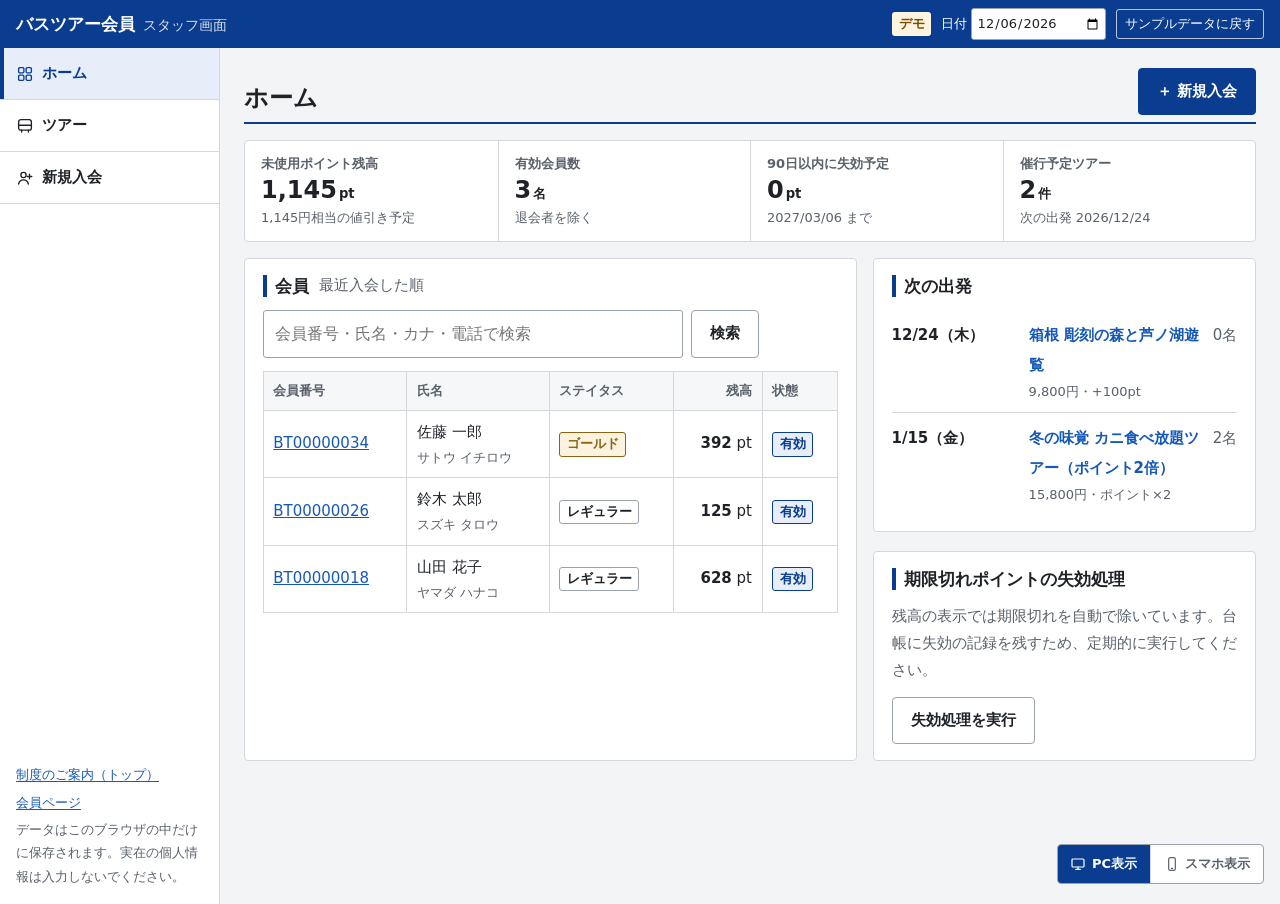
==== commit b5c14813: "会員アプリを図とアイコン中心に変更、単位をポイントに戻す - 会員アプリ：説明文を減らし、アイコン・大きい数字・図で見せる   ・ステイタスは輪のグラフと3つのメダルで、次の段階までの回数を表示   " ====
--- a/site/admin/index.html
+++ b/site/admin/index.html
@@ -4,7 +4,7 @@
 <meta charset="utf-8">
 <meta name="viewport" content="width=device-width,initial-scale=1,viewport-fit=cover">
 <meta name="theme-color" content="#0a3d8f">
-<title>スタッフ画面｜バスツアー会員マイレージ</title>
+<title>スタッフ画面｜バスツアー会員ポイント</title>
 <link rel="stylesheet" href="../assets/ui.css">
 <style>
 /* Layout: 上に緑の帯（システム名とデモ操作）、PC は左に白いメニュー、右に作業領域。スマホはメニューを横並び */
@@ -138,13 +138,13 @@
   return `<div class="ticket" role="img" aria-label="会員証 ${m.member_no}">
     <div class="t-head"><span>バスツアー会員証</span><span>${esc(rank.name)}</span></div>
     <div class="t-body"><div class="t-no">${m.member_no}</div><div class="t-name">${esc(m.name)} 様</div>
-      <dl><div><dt>入会</dt><dd>${m.joined_on.slice(0,4)}年${Number(m.joined_on.slice(5,7))}月</dd></div><div><dt>マイル倍率</dt><dd>${rank.multiplier}倍</dd></div></dl></div></div>`;
+      <dl><div><dt>入会</dt><dd>${m.joined_on.slice(0,4)}年${Number(m.joined_on.slice(5,7))}月</dd></div><div><dt>ポイント倍率</dt><dd>${rank.multiplier}倍</dd></div></dl></div></div>`;
 }
 
 function historyTable(mid){
   const rows = db.txns.filter(t => t.member_id === mid).sort((a,b) => b.id - a.id);
   if (!rows.length) return `<p class="muted small">履歴はまだありません。</p>`;
-  return `<div class="tablewrap"><table class="t"><thead><tr><th>日付</th><th>区分</th><th>内容</th><th>担当</th><th class="r">マイル</th></tr></thead><tbody>${
+  return `<div class="tablewrap"><table class="t"><thead><tr><th>日付</th><th>区分</th><th>内容</th><th>担当</th><th class="r">ポイント</th></tr></thead><tbody>${
     rows.map(r => {
       let reason = r.reason;
       const b = r.booking_id && db.bookings.find(b => b.id === r.booking_id);
@@ -167,24 +167,24 @@
     return `${head("ホーム", `<button type="button" class="btn" data-go="newMember">＋ 新規入会</button>`)}
     ${flashHtml()}
     <div class="kpis">
-      <div class="kpi"><span>未使用マイル残高</span><b class="num">${yen(outstanding)}<small>マイル</small></b><em>${yen(outstanding)}円相当の値引き予定</em></div>
+      <div class="kpi"><span>未使用ポイント残高</span><b class="num">${yen(outstanding)}<small>pt</small></b><em>${yen(outstanding)}円相当の値引き予定</em></div>
       <div class="kpi"><span>有効会員数</span><b class="num">${yen(active.length)}<small>名</small></b><em>退会者を除く</em></div>
-      <div class="kpi ${expiring ? "warn" : ""}"><span>90日以内に失効予定</span><b class="num">${yen(expiring)}<small>マイル</small></b><em>${slash(soon)} まで</em></div>
+      <div class="kpi ${expiring ? "warn" : ""}"><span>90日以内に失効予定</span><b class="num">${yen(expiring)}<small>pt</small></b><em>${slash(soon)} まで</em></div>
       <div class="kpi"><span>催行予定ツアー</span><b class="num">${scheduled.length}<small>件</small></b><em>${scheduled[0] ? `次の出発 ${slash(scheduled[0].depart_date)}` : "予定なし"}</em></div>
     </div>
     <div class="grid two">
       <section class="card"><h2>会員 <span class="muted">${q ? `「${esc(q)}」の検索結果 ${list.length}件` : `最近入会した順`}</span></h2>
         <form data-form="search" class="search" role="search"><input class="input" id="q" name="q" value="${esc(ui.query)}" placeholder="会員番号・氏名・カナ・電話で検索" aria-label="会員を検索"><button class="btn ghost">検索</button></form>
         <div class="tablewrap"><table class="t members"><thead><tr><th>会員番号</th><th>氏名</th><th>ステイタス</th><th class="r">残高</th><th>状態</th></tr></thead><tbody>${
-          list.map(m => `<tr><td>${memberBtn(m)}</td><td>${esc(m.name)}<span class="sub">${esc(m.kana)}</span></td><td>${rankBadge(rankFor(m.id, today))}</td><td class="r"><b>${yen(balance(m.id, today))}</b> マイル</td><td>${m.status === "active" ? badge("st-booked","有効") : badge("st-cancelled","退会")}</td></tr>`).join("")
+          list.map(m => `<tr><td>${memberBtn(m)}</td><td>${esc(m.name)}<span class="sub">${esc(m.kana)}</span></td><td>${rankBadge(rankFor(m.id, today))}</td><td class="r"><b>${yen(balance(m.id, today))}</b> pt</td><td>${m.status === "active" ? badge("st-booked","有効") : badge("st-cancelled","退会")}</td></tr>`).join("")
           || `<tr><td colspan="5" class="muted">該当する会員はいません</td></tr>`}</tbody></table></div>
       </section>
       <div class="grid" style="gap:1.2rem">
         <section class="card"><h2>次の出発</h2><div class="depart">${
           scheduled.slice(0, 4).map(t => { const n = db.bookings.filter(b => b.tour_id === t.id && b.status === "booked").length;
-            return `<button type="button" data-go="tour" data-arg="${t.id}">${dateBlock(t.depart_date)}<span><span class="nm">${esc(t.name)}</span><span class="sub">${yen(t.price)}円${t.bonus_multiplier !== 1 ? `・マイル×${t.bonus_multiplier}` : ""}${t.bonus_points ? `・+${t.bonus_points}マイル` : ""}</span></span><span class="small muted nowrap">${n}名</span></button>`; }).join("")
+            return `<button type="button" data-go="tour" data-arg="${t.id}">${dateBlock(t.depart_date)}<span><span class="nm">${esc(t.name)}</span><span class="sub">${yen(t.price)}円${t.bonus_multiplier !== 1 ? `・ポイント×${t.bonus_multiplier}` : ""}${t.bonus_points ? `・+${t.bonus_points}pt` : ""}</span></span><span class="small muted nowrap">${n}名</span></button>`; }).join("")
           || `<p class="muted small">催行予定のツアーはありません。</p>`}</div></section>
-        <section class="card"><h2>期限切れマイルの失効処理</h2><p class="small muted">残高の表示では期限切れを自動で除いています。台帳に失効の記録を残すため、定期的に実行してください。</p>
+        <section class="card"><h2>期限切れポイントの失効処理</h2><p class="small muted">残高の表示では期限切れを自動で除いています。台帳に失効の記録を残すため、定期的に実行してください。</p>
           <div><button type="button" class="btn ghost" data-act="expire">失効処理を実行</button></div></section>
       </div>
     </div>`;
@@ -199,13 +199,13 @@
     const bookings = db.bookings.filter(b => b.member_id === m.id).map(b => ({b, t:getTour(b.tour_id)}))
       .sort((x,y) => x.t.depart_date < y.t.depart_date ? 1 : -1);
     const tools = m.status !== "active" ? "" : `<div class="grid two-even">
-      <section class="card"><h2>マイル調整</h2><form data-form="adjust" class="form-grid">
-        <label class="field"><span>マイル</span><input class="input num" id="adj-points" name="points" inputmode="numeric" required placeholder="例: 200 / -100"><small>減らすときはマイナス</small></label>
+      <section class="card"><h2>ポイント調整</h2><form data-form="adjust" class="form-grid">
+        <label class="field"><span>ポイント</span><input class="input num" id="adj-points" name="points" inputmode="numeric" required placeholder="例: 200 / -100"><small>減らすときはマイナス</small></label>
         <label class="field"><span>理由</span><input class="input" id="adj-reason" name="reason" required placeholder="例: 付与漏れの訂正"><small>履歴に残ります</small></label>
         <div class="form-actions full"><button class="btn">調整する</button></div></form></section>
       <section class="card danger-zone"><h2>退会</h2><form data-form="withdraw" style="display:grid;gap:.8rem">
-        <p class="small muted">退会すると保有マイル ${yen(bal)}マイル はすべて失効します。参加予定のツアーがある場合は先に取り消してください。</p>
-        <label class="check"><input type="checkbox" name="confirm" id="wd-confirm"> 保有マイルが失効することをお客様に説明済み</label>
+        <p class="small muted">退会すると保有ポイント ${yen(bal)}pt はすべて失効します。参加予定のツアーがある場合は先に取り消してください。</p>
+        <label class="check"><input type="checkbox" name="confirm" id="wd-confirm"> 保有ポイントが失効することをお客様に説明済み</label>
         <div><button class="btn danger">退会処理</button></div></form></section></div>`;
     return `${head(m.name + " 様", "", `<button type="button" class="back" data-go="home">← ホームに戻る</button>`)}
     ${flashHtml()}
@@ -213,8 +213,8 @@
       <div>${ticket(m, rank)}</div>
       <div class="grid" style="gap:1rem">
         <div style="display:flex;gap:.6rem;flex-wrap:wrap;align-items:center">${rankBadge(rank)}${m.status === "active" ? "" : badge("st-cancelled","退会済")}<span class="small muted">直近1年の参加 ${rank.tours}回${next ? `・あと${next[2] - rank.tours}回で${next[1]}` : "・最上位ステイタス"}</span></div>
-        <div><div class="lbl">保有マイル</div><div class="bal"><b class="num">${yen(bal)}</b><span>マイル</span></div></div>
-        <div class="facts-row">${sched.length ? sched.map(([d,p]) => `<span>${slash(d)} まで <b>${yen(p)}マイル</b></span>`).join("") : `<span>有効なマイルはありません</span>`}</div>
+        <div><div class="lbl">保有ポイント</div><div class="bal"><b class="num">${yen(bal)}</b><span>pt</span></div></div>
+        <div class="facts-row">${sched.length ? sched.map(([d,p]) => `<span>${slash(d)} まで <b>${yen(p)}pt</b></span>`).join("") : `<span>有効なポイントはありません</span>`}</div>
       </div></div></section>
     <div class="grid two">
       <section class="card"><h2>ツアー</h2>${bookings.length ? `<div class="tablewrap"><table class="t"><thead><tr><th>出発日</th><th>ツアー</th><th class="r">代金</th><th class="r">利用pt</th><th>状態</th><th></th></tr></thead><tbody>${
@@ -225,7 +225,7 @@
         <dt>生年月日</dt><dd>${m.birthdate ? slash(m.birthdate) : "-"}</dd><dt>入会日</dt><dd>${slash(m.joined_on)}</dd>
         ${ref ? `<dt>紹介者</dt><dd>${memberBtn(ref)} ${esc(ref.name)}</dd>` : ""}</dl></section>
     </div>
-    <section class="card"><h2>マイル履歴</h2>${historyTable(m.id)}</section>
+    <section class="card"><h2>ポイント履歴</h2>${historyTable(m.id)}</section>
     ${tools}`;
   },
 
@@ -240,7 +240,7 @@
       <label class="field"><span>生年月日</span><input class="input" id="r-birth" name="birthdate" type="date" value="1962-${today.slice(5,7)}-08"><small>誕生月特典に使います</small></label>
       <label class="field"><span>紹介者の会員番号（任意）</span><input class="input mono" id="r-ref" name="referrer_no" placeholder="${db.members[0] ? db.members[0].member_no : "BT00000018"}"></label>
       <label class="field"><span>会員ページの暗証番号（必須）</span><input class="input" id="r-pin" name="pin" inputmode="numeric" required value="1111"><small>4〜8桁の数字。お客様に決めていただきます</small></label>
-      <div class="field"><span>入会特典</span><p class="small muted" style="padding-top:.5rem">登録すると ${RULES.WELCOME_BONUS}マイル が付き、会員番号が発行されます。</p></div>
+      <div class="field"><span>入会特典</span><p class="small muted" style="padding-top:.5rem">登録すると ${RULES.WELCOME_BONUS}pt が付き、会員番号が発行されます。</p></div>
       <div class="form-actions full"><button class="btn">入会登録</button><span class="small muted">入力欄にはサンプルの値が入っています</span></div>
     </form></section>`;
   },
@@ -248,7 +248,7 @@
   tours(){
     const rows = db.tours.slice().sort((a,b) => a.depart_date < b.depart_date ? 1 : -1).map(t => {
       const n = db.bookings.filter(b => b.tour_id === t.id && b.status !== "cancelled").length;
-      const camp = [t.bonus_multiplier !== 1 ? `マイル×${t.bonus_multiplier}` : "", t.bonus_points ? `+${t.bonus_points}マイル` : ""].filter(Boolean).join("・");
+      const camp = [t.bonus_multiplier !== 1 ? `ポイント×${t.bonus_multiplier}` : "", t.bonus_points ? `+${t.bonus_points}pt` : ""].filter(Boolean).join("・");
       const st = t.status === "scheduled" ? "st-booked" : t.status === "completed" ? "st-completed" : "st-cancelled";
       return `<tr><td class="nowrap num">${slash(t.depart_date)}（${WEEK[parse(t.depart_date).getUTCDay()]}）</td><td><button type="button" class="linkish" data-go="tour" data-arg="${t.id}">${esc(t.name)}</button><span class="sub mono">${esc(t.code)}</span></td><td class="r">${yen(t.price)}円</td><td>${camp ? badge("rank-gold plain", camp) : `<span class="muted">-</span>`}</td><td class="r">${n}名</td><td>${badge(st, TOUR[t.status])}</td></tr>`;
     }).join("");
@@ -260,8 +260,8 @@
       <label class="field"><span>ツアー名</span><input class="input" id="t-name" name="name" required value="ぶどう狩りと甲府ワイナリー見学"></label>
       <label class="field"><span>出発日</span><input class="input" id="t-date" name="depart_date" type="date" required value="${addDays(today, 25)}"></label>
       <label class="field"><span>代金（税込・1名）</span><input class="input num" id="t-price" name="price" inputmode="numeric" required value="10800"></label>
-      <label class="field"><span>キャンペーン倍率</span><input class="input num" id="t-mult" name="bonus_multiplier" value="1"><small>通常は 1。2 にするとマイル2倍</small></label>
-      <label class="field"><span>キャンペーン加算マイル</span><input class="input num" id="t-bonus" name="bonus_points" value="0" inputmode="numeric"><small>通常は 0</small></label>
+      <label class="field"><span>キャンペーン倍率</span><input class="input num" id="t-mult" name="bonus_multiplier" value="1"><small>通常は 1。2 にするとポイント2倍</small></label>
+      <label class="field"><span>キャンペーン加算ポイント</span><input class="input num" id="t-bonus" name="bonus_points" value="0" inputmode="numeric"><small>通常は 0</small></label>
       <div class="form-actions full"><button class="btn">登録する</button></div></form></section>`;
   },
 
@@ -274,11 +274,11 @@
       if (b.status === "booked"){ const e = estimateEarn(m, t, b.price - b.points_used); est = `<b class="plus">+${yen(e.items.reduce((a,[,p]) => a + p, 0))}</b> <span class="sub" style="display:inline">${e.rank.name}</span>`; }
       return `<tr><td>${memberBtn(m)}</td><td>${esc(m.name)}</td><td class="r">${yen(b.points_used)}</td><td class="r">${yen(b.price - b.points_used)}円</td><td class="r nowrap">${est}</td><td>${badge("st-"+b.status, BOOKING[b.status])}</td><td class="r">${open ? cancelBtn(b) : ""}</td></tr>`;
     }).join("");
-    const camp = [t.bonus_multiplier !== 1 ? `マイル×${t.bonus_multiplier}` : "", t.bonus_points ? `+${t.bonus_points}マイル` : ""].filter(Boolean).join("・");
+    const camp = [t.bonus_multiplier !== 1 ? `ポイント×${t.bonus_multiplier}` : "", t.bonus_points ? `+${t.bonus_points}pt` : ""].filter(Boolean).join("・");
     let hint = "", checked = null;
     if (ui.check){
       try { checked = getMember(ui.check);
-        hint = `<div class="hint"><b>${esc(checked.name)} 様</b>　残高 <b>${yen(balance(checked.id, today))}マイル</b> ／ このツアーで使えるのは最大 <b>${yen(maxRedeemable(checked.id, t.price, today))}マイル</b></div>`;
+        hint = `<div class="hint"><b>${esc(checked.name)} 様</b>　残高 <b>${yen(balance(checked.id, today))}pt</b> ／ このツアーで使えるのは最大 <b>${yen(maxRedeemable(checked.id, t.price, today))}pt</b></div>`;
       } catch (e) { hint = `<div class="hint bad">${esc(e.message)}</div>`; }
     }
     const booked = bookings.filter(b => b.status === "booked");
@@ -295,16 +295,16 @@
       <section class="card"><h2>予約を登録する</h2>
         <form data-form="check" class="search"><input class="input mono" id="chk" name="member_no" value="${esc(ui.check)}" placeholder="会員番号（例: ${sample ? sample.member_no : "BT00000018"}）" aria-label="会員番号"><button class="btn ghost">残高を確認</button></form>
         ${hint}
-        <form data-form="book" class="search"><input class="input num" id="bk-pts" name="points" value="0" inputmode="numeric" aria-label="利用マイル" ${checked ? "" : "disabled"}><button class="btn" ${checked ? "" : "disabled"}>予約を登録</button></form>
-        <p class="small muted">${checked ? `使うマイルを ${RULES.REDEEM_UNIT}マイル 単位で入力してください（使わない場合は 0）。` : "先に会員番号を入れて「残高を確認」を押してください。"}</p>
+        <form data-form="book" class="search"><input class="input num" id="bk-pts" name="points" value="0" inputmode="numeric" aria-label="利用ポイント" ${checked ? "" : "disabled"}><button class="btn" ${checked ? "" : "disabled"}>予約を登録</button></form>
+        <p class="small muted">${checked ? `使うポイントを ${RULES.REDEEM_UNIT}pt 単位で入力してください（使わない場合は 0）。` : "先に会員番号を入れて「残高を確認」を押してください。"}</p>
       </section>
-      <section class="card"><h2>催行完了・マイル付与</h2><form data-form="complete" style="display:grid;gap:.6rem">
+      <section class="card"><h2>催行完了・ポイント付与</h2><form data-form="complete" style="display:grid;gap:.6rem">
         ${booked.map(b => `<label class="check"><input type="checkbox" name="absent" value="${b.id}"> ${esc(memberById(b.member_id).name)} 様は当日不参加</label>`).join("") || `<p class="muted small">参加予定の方はいません。</p>`}
         <div><button class="btn" ${t.depart_date > today ? "disabled" : ""}>催行完了として付与</button></div></form>
-        <p class="small muted">${t.depart_date > today ? `出発日（${slash(t.depart_date)}）以降に実行できます。画面上部の「デモ 日付」を出発日以降にすると試せます。` : "不参加の方には付与されず、使ったマイルも戻りません。"}</p></section>
+        <p class="small muted">${t.depart_date > today ? `出発日（${slash(t.depart_date)}）以降に実行できます。画面上部の「デモ 日付」を出発日以降にすると試せます。` : "不参加の方には付与されず、使ったポイントも戻りません。"}</p></section>
     </div>
     <section class="card danger-zone"><h2>催行中止</h2><form data-form="cancel-tour" style="display:grid;gap:.8rem">
-      <label class="check"><input type="checkbox" name="confirm" id="ct-confirm"> 全員の予約を取り消し、使ったマイルをお戻しする</label>
+      <label class="check"><input type="checkbox" name="confirm" id="ct-confirm"> 全員の予約を取り消し、使ったポイントをお戻しする</label>
       <div><button class="btn danger">ツアーを中止する</button></div></form></section>` : ""}`;
   },
 };
@@ -340,8 +340,8 @@
   const act = a.dataset.act, arg = a.dataset.arg;
   run(() => {
     if (act === "confirm"){ ui.confirm = arg || null; render(); }
-    else if (act === "cancel-booking"){ cancelBooking(Number(arg), today, OP); ui.confirm = null; ui.flash = ["ok","予約を取り消し、使ったマイルをお戻ししました"]; render(); }
-    else if (act === "expire"){ const n = expirePoints(today); go("home", null, ["ok", `失効処理を実行しました（${yen(n)}マイル 失効）`]); }
+    else if (act === "cancel-booking"){ cancelBooking(Number(arg), today, OP); ui.confirm = null; ui.flash = ["ok","予約を取り消し、使ったポイントをお戻ししました"]; render(); }
+    else if (act === "expire"){ const n = expirePoints(today); go("home", null, ["ok", `失効処理を実行しました（${yen(n)}pt 失効）`]); }
     else if (act === "reset"){ today = localToday(); seed(today); save(); ui.query = ""; ui.check = ""; go("home", null, ["ok","サンプルデータに戻しました"]); }
   });
 });
@@ -359,13 +359,13 @@
     switch (f.dataset.form){
       case "search": ui.query = v.q || ""; render(); break;
       case "register": { const m = registerMember(v, today, OP); go("member", m.member_no, ["ok", `入会登録しました。会員番号は ${m.member_no} です`]); break; }
-      case "adjust": { const p = num(v.points); adjustPoints(ui.param, p, v.reason, today, OP); go("member", ui.param, ["ok", `${p > 0 ? "+" : ""}${yen(p)}マイル 調整しました`]); break; }
+      case "adjust": { const p = num(v.points); adjustPoints(ui.param, p, v.reason, today, OP); go("member", ui.param, ["ok", `${p > 0 ? "+" : ""}${yen(p)}pt 調整しました`]); break; }
       case "withdraw": if (!v.confirm) throw new PointError("確認のチェックを入れてください"); withdrawMember(ui.param, today, OP); go("member", ui.param, ["ok","退会処理を行いました"]); break;
       case "tour": { const t = createTour({...v, price:num(v.price), bonus_multiplier:num(v.bonus_multiplier || 1), bonus_points:num(v.bonus_points || 0)}); ui.check = ""; go("tour", t.id, ["ok","ツアーを登録しました"]); break; }
       case "check": ui.check = (v.member_no || "").trim(); render(); break;
       case "book": { const p = num(v.points || 0); bookTour(ui.check, ui.param, p, today, OP); ui.check = ""; go("tour", ui.param, ["ok","予約を登録しました"]); break; }
-      case "complete": { const n = completeTour(ui.param, today, OP, fd.getAll("absent").map(Number)); go("tour", ui.param, ["ok", `催行完了として ${yen(n)}マイル を付与しました`]); break; }
-      case "cancel-tour": if (!v.confirm) throw new PointError("確認のチェックを入れてください"); cancelTour(ui.param, today, OP); go("tour", ui.param, ["ok","ツアーを中止し、使ったマイルをお戻ししました"]); break;
+      case "complete": { const n = completeTour(ui.param, today, OP, fd.getAll("absent").map(Number)); go("tour", ui.param, ["ok", `催行完了として ${yen(n)}pt を付与しました`]); break; }
+      case "cancel-tour": if (!v.confirm) throw new PointError("確認のチェックを入れてください"); cancelTour(ui.param, today, OP); go("tour", ui.param, ["ok","ツアーを中止し、使ったポイントをお戻ししました"]); break;
     }
   });
 });
--- a/site/assets/ui.css
+++ b/site/assets/ui.css
@@ -1,4 +1,4 @@
-/* バスツアー会員マイレージ 共通デザイン
+/* バスツアー会員ポイント 共通デザイン
    方針：航空会社のマイレージ会員アプリのような、紺と空色の落ち着いた見た目にする。
    白地＋ブランド色（紺）＋差し色（空色）＋グレー。角丸は小さく、影・グラデーション・動きは使わない。
    文字は大きめ（ご年配の会員も読みやすいように）。書体は端末のゴシック体だけを使う。 */
@@ -17,7 +17,7 @@
   --sky:#2b9de0; --sky-soft:#e4f3fc;  /* 差し色・空色（進み具合・強調の線） */
   --bar:#0a3d8f; --on-bar:#ffffff;   /* ヘッダーの帯 */
   --link:#1559b8;
-  --accent:#0a3d8f;      /* マイル数の強調 */
+  --accent:#0a3d8f;      /* ポイント数の強調 */
   --plus:#1d7a46; --minus:#b42318;
   --warn-bg:#fff4e0; --warn-ink:#7a4a00; --warn-line:#e8c27a;
   --gold:#8a6414; --gold-soft:#fbf3df;
